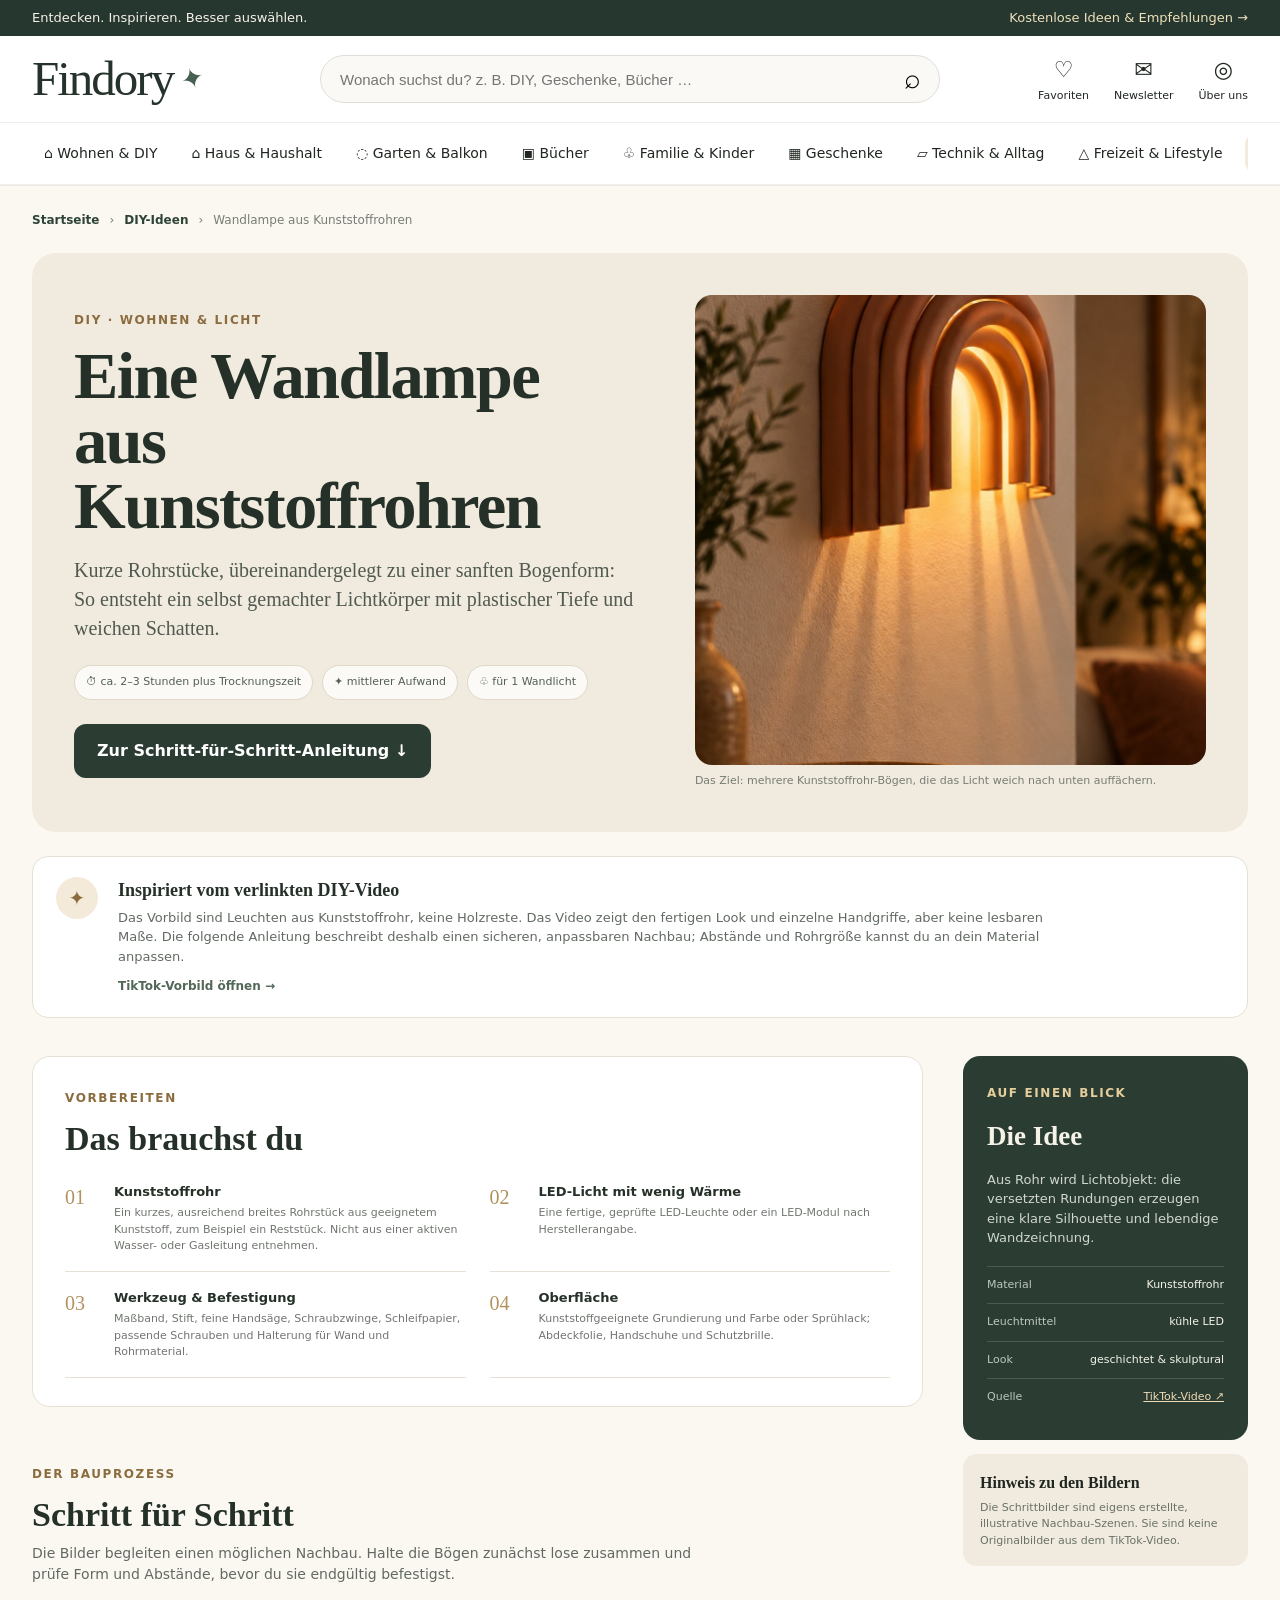
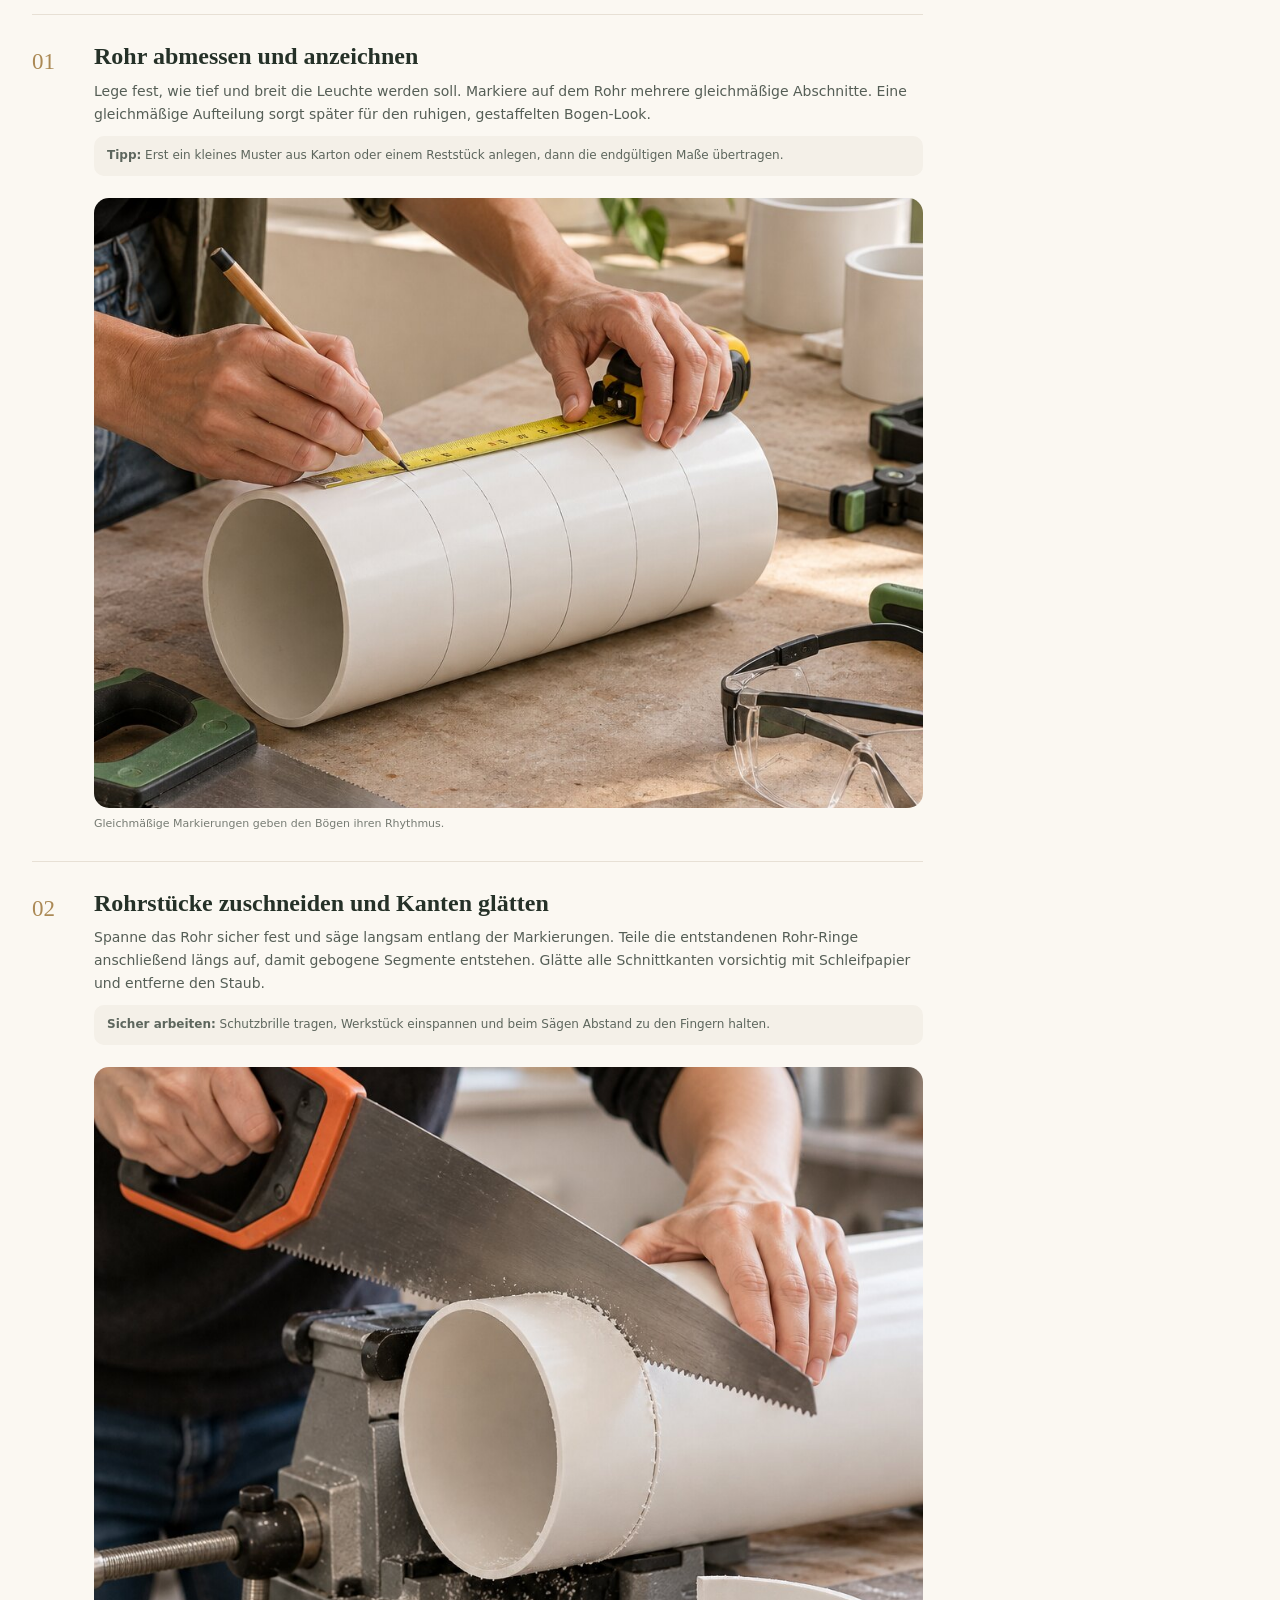
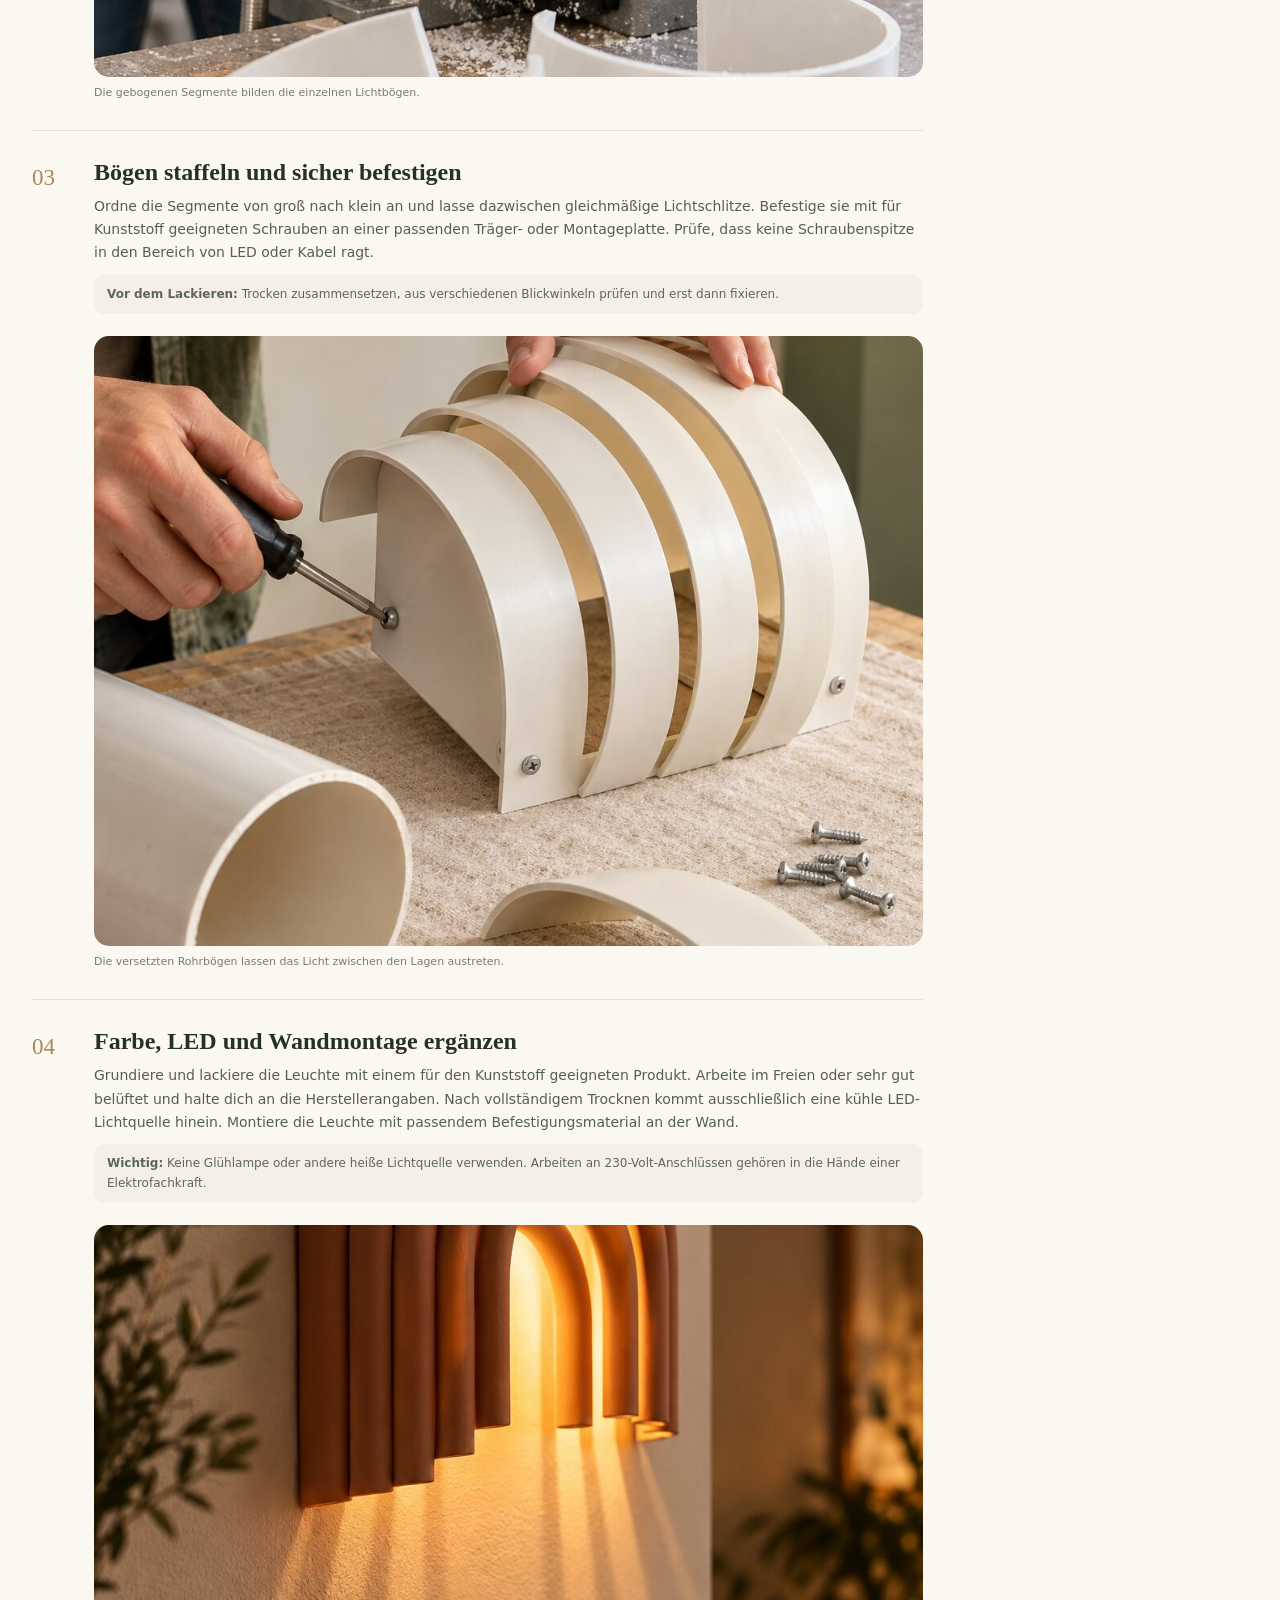
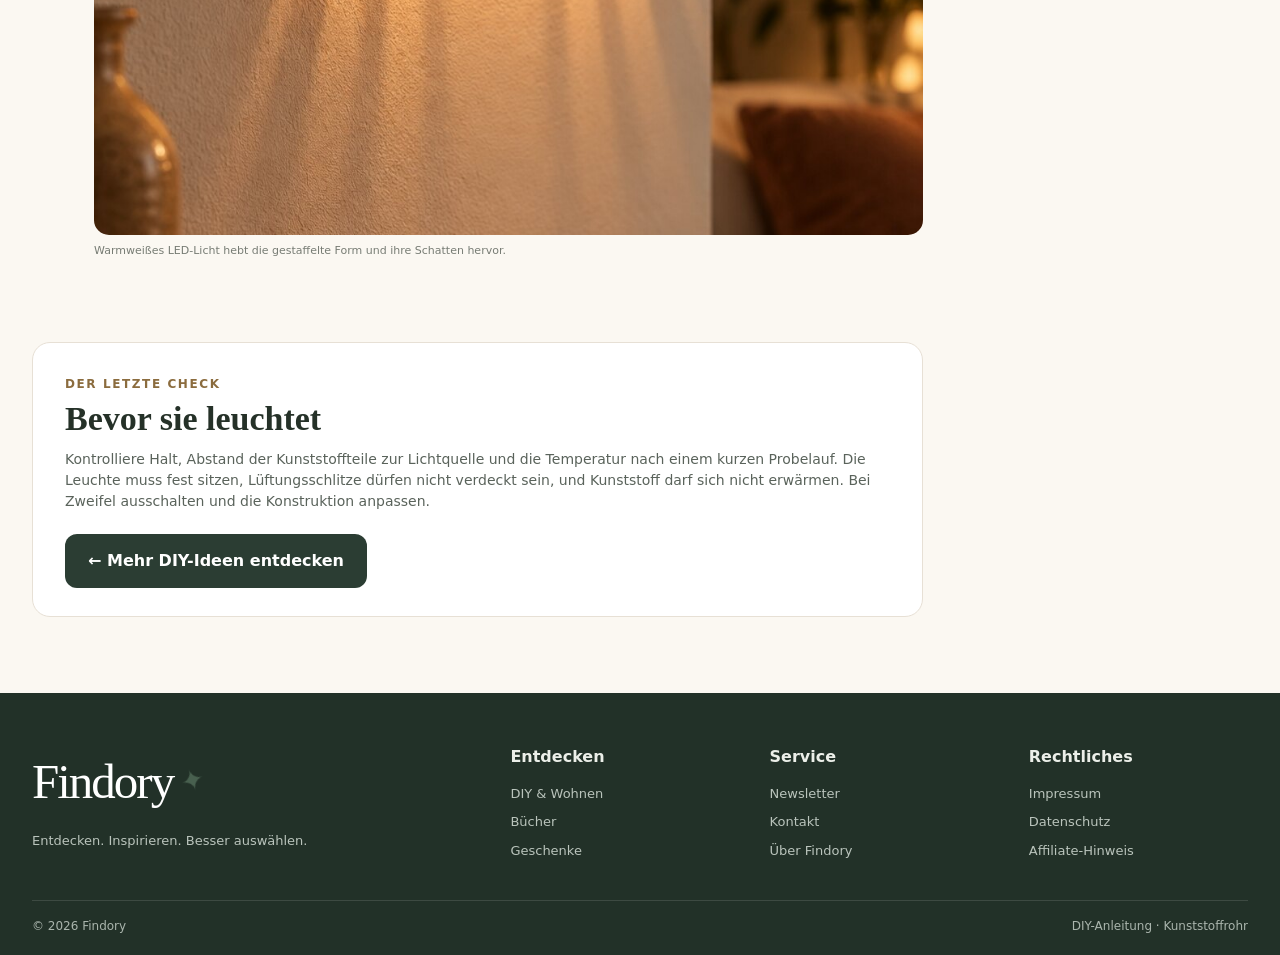
==== diy-lampe-aus-kunststoffrohren.html @ 533cc635 "Add plastic pipe wall lamp tutorial" ====
<!doctype html>
<html lang="de">
<head>
  <meta charset="utf-8" />
  <meta name="viewport" content="width=device-width,initial-scale=1" />
  <title>Wandlampe aus Kunststoffrohren selber machen | Findory</title>
  <meta name="description" content="Schritt für Schritt zur skulpturalen DIY-Wandlampe aus Kunststoffrohr-Segmenten – inspiriert von einem kurzen DIY-Video." />
  <link rel="stylesheet" href="styles.css" />
</head>
<body>
  <div class="topbar"><div class="wrap topbar-inner"><span>Entdecken. Inspirieren. Besser auswählen.</span><a href="index.html#newsletter">Kostenlose Ideen & Empfehlungen →</a></div></div>
  <header class="site-header">
    <div class="wrap header-main">
      <a class="brand" href="index.html"><span class="brand-word">Findory</span><span class="leaf">✦</span></a>
      <form class="search" onsubmit="return false"><input aria-label="Suche" placeholder="Wonach suchst du? z. B. DIY, Geschenke, Bücher …"><button aria-label="Suchen">⌕</button></form>
      <div class="header-actions"><a href="index.html#highlights">♡<span>Favoriten</span></a><a href="index.html#newsletter">✉<span>Newsletter</span></a><a href="index.html#books">◎<span>Über uns</span></a></div>
    </div>
    <nav class="category-nav"><div class="wrap nav-scroll">
      <a href="index.html#diy-projekte">⌂ Wohnen & DIY</a><a href="index.html#highlights">⌂ Haus & Haushalt</a><a href="index.html#highlights">◌ Garten & Balkon</a><a href="index.html#books">▣ Bücher</a><a href="index.html#highlights">♧ Familie & Kinder</a><a href="index.html#gifts">▦ Geschenke</a><a href="index.html#highlights">▱ Technik & Alltag</a><a href="index.html#highlights">△ Freizeit & Lifestyle</a><a class="accent" href="index.html#recommendations">★ Empfehlungen</a>
    </div></nav>
  </header>
  <main class="lamp-tutorial">
    <div class="wrap article-wrap">
      <nav class="breadcrumbs" aria-label="Brotkrumennavigation"><a href="index.html">Startseite</a><span>›</span><a href="index.html#diy-projekte">DIY-Ideen</a><span>›</span><span>Wandlampe aus Kunststoffrohren</span></nav>
      <section class="article-hero">
        <div class="article-hero-copy">
          <span class="eyebrow dark">DIY · WOHNEN & LICHT</span>
          <h1>Eine Wandlampe aus Kunststoffrohren</h1>
          <p class="article-deck">Kurze Rohrstücke, übereinandergelegt zu einer sanften Bogenform: So entsteht ein selbst gemachter Lichtkörper mit plastischer Tiefe und weichen Schatten.</p>
          <div class="article-meta"><span>⏱ ca. 2–3 Stunden plus Trocknungszeit</span><span>✦ mittlerer Aufwand</span><span>♧ für 1 Wandlicht</span></div>
          <a class="btn dark" href="#anleitung">Zur Schritt-für-Schritt-Anleitung ↓</a>
        </div>
        <figure class="article-hero-image"><img src="images/lampen/04-fertig.jpg" alt="Fertige Wandlampe aus gebogenen Kunststoffrohr-Segmenten in warmem Licht"><figcaption>Das Ziel: mehrere Kunststoffrohr-Bögen, die das Licht weich nach unten auffächern.</figcaption></figure>
      </section>

      <aside class="source-note"><span class="source-mark">✦</span><div><b>Inspiriert vom verlinkten DIY-Video</b><p>Das Vorbild sind Leuchten aus Kunststoffrohr, keine Holzreste. Das Video zeigt den fertigen Look und einzelne Handgriffe, aber keine lesbaren Maße. Die folgende Anleitung beschreibt deshalb einen sicheren, anpassbaren Nachbau; Abstände und Rohrgröße kannst du an dein Material anpassen.</p><a href="https://www.tiktok.com/@daily.diy.crafts/video/7682196260492791062" target="_blank" rel="noopener noreferrer">TikTok-Vorbild öffnen →</a></div></aside>

      <div class="tutorial-layout">
        <article class="tutorial-main" id="anleitung">
          <section class="materials-box">
            <div><span class="eyebrow dark">VORBEREITEN</span><h2>Das brauchst du</h2></div>
            <ul class="materials-list">
              <li><span>01</span><div><b>Kunststoffrohr</b><small>Ein kurzes, ausreichend breites Rohrstück aus geeignetem Kunststoff, zum Beispiel ein Reststück. Nicht aus einer aktiven Wasser- oder Gasleitung entnehmen.</small></div></li>
              <li><span>02</span><div><b>LED-Licht mit wenig Wärme</b><small>Eine fertige, geprüfte LED-Leuchte oder ein LED-Modul nach Herstellerangabe.</small></div></li>
              <li><span>03</span><div><b>Werkzeug & Befestigung</b><small>Maßband, Stift, feine Handsäge, Schraubzwinge, Schleifpapier, passende Schrauben und Halterung für Wand und Rohrmaterial.</small></div></li>
              <li><span>04</span><div><b>Oberfläche</b><small>Kunststoffgeeignete Grundierung und Farbe oder Sprühlack; Abdeckfolie, Handschuhe und Schutzbrille.</small></div></li>
            </ul>
          </section>

          <section class="steps-section">
            <div class="steps-heading"><span class="eyebrow dark">DER BAUPROZESS</span><h2>Schritt für Schritt</h2><p>Die Bilder begleiten einen möglichen Nachbau. Halte die Bögen zunächst lose zusammen und prüfe Form und Abstände, bevor du sie endgültig befestigst.</p></div>
            <ol class="build-steps">
              <li class="build-step">
                <div class="step-number">01</div><div class="step-copy"><h3>Rohr abmessen und anzeichnen</h3><p>Lege fest, wie tief und breit die Leuchte werden soll. Markiere auf dem Rohr mehrere gleichmäßige Abschnitte. Eine gleichmäßige Aufteilung sorgt später für den ruhigen, gestaffelten Bogen-Look.</p><p class="step-tip"><b>Tipp:</b> Erst ein kleines Muster aus Karton oder einem Reststück anlegen, dann die endgültigen Maße übertragen.</p></div>
                <figure class="step-image"><img src="images/lampen/01-messen-markieren.jpg" alt="Ein breites weißes Kunststoffrohr wird mit Maßband in gleichmäßige Abschnitte eingeteilt"><figcaption>Gleichmäßige Markierungen geben den Bögen ihren Rhythmus.</figcaption></figure>
              </li>
              <li class="build-step">
                <div class="step-number">02</div><div class="step-copy"><h3>Rohrstücke zuschneiden und Kanten glätten</h3><p>Spanne das Rohr sicher fest und säge langsam entlang der Markierungen. Teile die entstandenen Rohr-Ringe anschließend längs auf, damit gebogene Segmente entstehen. Glätte alle Schnittkanten vorsichtig mit Schleifpapier und entferne den Staub.</p><p class="step-tip"><b>Sicher arbeiten:</b> Schutzbrille tragen, Werkstück einspannen und beim Sägen Abstand zu den Fingern halten.</p></div>
                <figure class="step-image"><img src="images/lampen/02-zuschneiden.jpg" alt="Kunststoffrohr wird mit einer Handsäge zu kurzen gebogenen Segmenten geschnitten"><figcaption>Die gebogenen Segmente bilden die einzelnen Lichtbögen.</figcaption></figure>
              </li>
              <li class="build-step">
                <div class="step-number">03</div><div class="step-copy"><h3>Bögen staffeln und sicher befestigen</h3><p>Ordne die Segmente von groß nach klein an und lasse dazwischen gleichmäßige Lichtschlitze. Befestige sie mit für Kunststoff geeigneten Schrauben an einer passenden Träger- oder Montageplatte. Prüfe, dass keine Schraubenspitze in den Bereich von LED oder Kabel ragt.</p><p class="step-tip"><b>Vor dem Lackieren:</b> Trocken zusammensetzen, aus verschiedenen Blickwinkeln prüfen und erst dann fixieren.</p></div>
                <figure class="step-image"><img src="images/lampen/03-zusammenbauen.jpg" alt="Mehrere gebogene Kunststoffrohr-Segmente werden mit gleichmäßigen Abständen zu einem Wandlampenschirm angeordnet"><figcaption>Die versetzten Rohrbögen lassen das Licht zwischen den Lagen austreten.</figcaption></figure>
              </li>
              <li class="build-step">
                <div class="step-number">04</div><div class="step-copy"><h3>Farbe, LED und Wandmontage ergänzen</h3><p>Grundiere und lackiere die Leuchte mit einem für den Kunststoff geeigneten Produkt. Arbeite im Freien oder sehr gut belüftet und halte dich an die Herstellerangaben. Nach vollständigem Trocknen kommt ausschließlich eine kühle LED-Lichtquelle hinein. Montiere die Leuchte mit passendem Befestigungsmaterial an der Wand.</p><p class="step-tip"><b>Wichtig:</b> Keine Glühlampe oder andere heiße Lichtquelle verwenden. Arbeiten an 230-Volt-Anschlüssen gehören in die Hände einer Elektrofachkraft.</p></div>
                <figure class="step-image"><img src="images/lampen/04-fertig.jpg" alt="Fertige warm leuchtende Wandlampe aus Kunststoffrohr-Bögen"><figcaption>Warmweißes LED-Licht hebt die gestaffelte Form und ihre Schatten hervor.</figcaption></figure>
              </li>
            </ol>
          </section>

          <section class="finish-box"><span class="eyebrow dark">DER LETZTE CHECK</span><h2>Bevor sie leuchtet</h2><p>Kontrolliere Halt, Abstand der Kunststoffteile zur Lichtquelle und die Temperatur nach einem kurzen Probelauf. Die Leuchte muss fest sitzen, Lüftungsschlitze dürfen nicht verdeckt sein, und Kunststoff darf sich nicht erwärmen. Bei Zweifel ausschalten und die Konstruktion anpassen.</p><a class="btn dark" href="index.html#diy-projekte">← Mehr DIY-Ideen entdecken</a></section>
        </article>
        <aside class="tutorial-aside"><div class="aside-card"><span class="eyebrow dark">AUF EINEN BLICK</span><h2>Die Idee</h2><p>Aus Rohr wird Lichtobjekt: die versetzten Rundungen erzeugen eine klare Silhouette und lebendige Wandzeichnung.</p><dl><div><dt>Material</dt><dd>Kunststoffrohr</dd></div><div><dt>Leuchtmittel</dt><dd>kühle LED</dd></div><div><dt>Look</dt><dd>geschichtet & skulptural</dd></div><div><dt>Quelle</dt><dd><a href="https://www.tiktok.com/@daily.diy.crafts/video/7682196260492791062" target="_blank" rel="noopener noreferrer">TikTok-Video ↗</a></dd></div></dl></div><div class="aside-note"><b>Hinweis zu den Bildern</b><p>Die Schrittbilder sind eigens erstellte, illustrative Nachbau-Szenen. Sie sind keine Originalbilder aus dem TikTok-Video.</p></div></aside>
      </div>
    </div>
  </main>
  <footer><div class="wrap footer-grid"><div><div class="brand footer-brand"><span class="brand-word">Findory</span><span class="leaf">✦</span></div><p>Entdecken. Inspirieren. Besser auswählen.</p></div><div><b>Entdecken</b><a href="index.html#diy-projekte">DIY & Wohnen</a><a href="index.html#books">Bücher</a><a href="index.html#gifts">Geschenke</a></div><div><b>Service</b><a href="index.html#newsletter">Newsletter</a><a href="#">Kontakt</a><a href="#">Über Findory</a></div><div><b>Rechtliches</b><a href="#">Impressum</a><a href="#">Datenschutz</a><a href="#">Affiliate-Hinweis</a></div></div><div class="wrap footer-bottom"><span>© 2026 Findory</span><span>DIY-Anleitung · Kunststoffrohr</span></div></footer>
</body>
</html>
---- styles.css ----
:root{--ink:#253128;--cream:#f6f1e7;--cream2:#fbf8f2;--sand:#e9ddc9;--gold:#cfa966;--green:#2d4336;--muted:#6e746f;--line:#e7e0d5;--shadow:0 14px 38px rgba(36,45,39,.11)}*{box-sizing:border-box}html{scroll-behavior:smooth}body{margin:0;background:var(--cream2);color:#202720;font-family:Inter,ui-sans-serif,system-ui,-apple-system,BlinkMacSystemFont,"Segoe UI",sans-serif;line-height:1.5}a{color:inherit;text-decoration:none}img{display:block;width:100%;height:100%;object-fit:cover}.wrap{width:min(1440px,calc(100% - 64px));margin:auto}.topbar{background:#26372f;color:#f7f3e9;font-size:13px}.topbar-inner{height:36px;display:flex;align-items:center;justify-content:space-between}.topbar a{color:#efe1ba}.site-header{background:#fff;position:sticky;top:0;z-index:20;box-shadow:0 1px 0 rgba(0,0,0,.06)}.header-main{height:86px;display:grid;grid-template-columns:260px 1fr 280px;gap:28px;align-items:center}.brand{display:flex;align-items:center;gap:8px;width:max-content}.brand-word{font-family:Georgia,serif;font-size:49px;letter-spacing:-2px;color:#26332c}.leaf{font-size:28px;color:#48604f;transform:rotate(-18deg)}.search{height:48px;border:1px solid #dfdfda;border-radius:999px;display:flex;align-items:center;background:#faf9f6}.search input{border:0;background:transparent;outline:0;font-size:15px;padding:0 19px;width:100%}.search button{border:0;background:transparent;font-size:28px;padding:0 18px;cursor:pointer}.header-actions{display:flex;justify-content:flex-end;gap:25px}.header-actions a{font-size:22px;text-align:center}.header-actions span{display:block;font-size:11px;margin-top:2px}.category-nav{border-top:1px solid #eee;border-bottom:1px solid #eee}.nav-scroll{display:flex;gap:10px;align-items:center;overflow:auto;padding:10px 0}.nav-scroll a{white-space:nowrap;padding:10px 12px;border-radius:12px;font-size:14px}.nav-scroll a:hover,.nav-scroll .accent{background:#f3ead9}.hero{position:relative;min-height:610px;overflow:hidden;color:#fff}.hero-bg{position:absolute;inset:0;background:url('https://images.unsplash.com/photo-1641232458416-feace752b346?auto=format&fit=crop&w=1800&q=88') center/cover}.hero-overlay{position:absolute;inset:0;background:linear-gradient(90deg,rgba(20,29,24,.78) 0%,rgba(24,31,27,.4) 48%,rgba(20,20,18,.24) 100%)}.hero-grid{position:relative;z-index:2;display:grid;grid-template-columns:1fr 390px;gap:70px;align-items:center;min-height:610px}.hero-copy{max-width:760px}.eyebrow{display:inline-block;font-size:12px;font-weight:800;letter-spacing:1.6px;margin-bottom:14px;color:#f3deb0}.eyebrow.dark{color:#8b6c3e}.hero h1{font-family:Georgia,serif;font-size:74px;line-height:.95;margin:0 0 22px;letter-spacing:-2px}.hero p{font-size:21px;max-width:670px;margin:0 0 28px}.hero-buttons{display:flex;gap:12px;flex-wrap:wrap}.btn{display:inline-flex;align-items:center;justify-content:center;padding:15px 23px;border-radius:12px;font-weight:750}.btn.primary{background:#f2dfb9;color:#283128}.btn.ghost{border:1px solid rgba(255,255,255,.5);background:rgba(255,255,255,.1);backdrop-filter:blur(9px)}.btn.dark{background:#2b3d33;color:#fff}.hero-cards{display:grid;gap:15px}.mini-card{height:135px;border:1px solid rgba(255,255,255,.62);border-radius:19px;overflow:hidden;display:grid;grid-template-columns:1.15fr .85fr;background:rgba(255,255,255,.9);color:#273128;box-shadow:var(--shadow)}.mini-card>div{padding:19px}.mini-card strong{font-family:Georgia,serif;font-size:21px;display:block}.mini-card span{font-size:13px;display:block;color:#5e655f;margin:4px 0 7px}.mini-card b{font-size:21px}.trustbar{background:#fff;border-bottom:1px solid var(--line)}.trust-grid{display:grid;grid-template-columns:repeat(5,1fr);padding:16px 0;gap:8px}.trust-grid>div{display:flex;gap:12px;align-items:center;padding:4px 12px}.trust-grid>div>span{width:44px;height:44px;border-radius:50%;background:#f4f0e8;display:grid;place-items:center;font-size:22px;color:#8d744b}.trust-grid p{margin:0}.trust-grid b,.trust-grid small{display:block}.trust-grid b{font-size:13px}.trust-grid small{color:#747a75}.section{padding:68px 0}.section-head{display:flex;align-items:end;justify-content:space-between;gap:30px;margin-bottom:26px}.section-head h2,.manifesto h2,.split h2{font-family:Georgia,serif;font-size:37px;line-height:1.07;margin:0}.section-head>a{font-weight:700}.cards-five{display:grid;grid-template-columns:repeat(5,1fr);gap:18px}.content-card{background:#fff;border:1px solid var(--line);border-radius:16px;overflow:hidden;box-shadow:0 7px 25px rgba(35,45,39,.05);transition:.2s transform,.2s box-shadow}.content-card:hover{transform:translateY(-4px);box-shadow:var(--shadow)}.image-wrap{height:205px;position:relative}.image-wrap span{position:absolute;top:12px;left:12px;background:#f4ead4;border-radius:999px;padding:6px 9px;font-size:10px;font-weight:900}.card-body{padding:18px}.card-body h3{font-family:Georgia,serif;font-size:19px;line-height:1.2;margin:0 0 9px}.card-body p{font-size:13px;color:#626962;margin:0 0 14px}.card-body a{font-size:13px;font-weight:800}.recommendations{background:#f1ebdf}.affiliate-note{font-size:11px;color:#747a75;background:#fff;border:1px solid #ddd5c9;padding:7px 10px;border-radius:999px}.product-grid{display:grid;grid-template-columns:repeat(4,1fr);gap:18px}.product{background:#fff;border-radius:18px;padding:24px;border:1px solid #e4dbcd}.product-icon{width:48px;height:48px;border-radius:14px;background:#f2e7d3;display:grid;place-items:center;font-size:23px;margin-bottom:18px}.product h3{font-family:Georgia,serif;font-size:23px;margin:0 0 8px}.product p{color:#697069;font-size:14px;min-height:63px}.product-meta{display:flex;justify-content:space-between;align-items:center;margin:18px 0}.product-meta span{font-weight:800}.product-meta b{font-size:10px;color:#61705f;background:#eef3ed;padding:5px 7px;border-radius:999px}.product a{font-weight:800;font-size:13px}.split{display:grid;grid-template-columns:1.25fr 1fr;min-height:410px}.newsletter-panel{background:linear-gradient(90deg,rgba(28,31,25,.78),rgba(28,31,25,.47)),url('https://images.unsplash.com/photo-1704040686510-b747ff423ebb?auto=format&fit=crop&w=1400&q=85') center/cover;color:#fff;display:flex;align-items:center}.newsletter-panel .inner{padding:56px max(38px,calc((100vw - 1440px)/2));padding-right:70px}.newsletter-panel p{max-width:650px}.newsletter-panel form{display:flex;gap:8px;margin:22px 0 12px}.newsletter-panel input{min-width:310px;border:0;border-radius:9px;padding:14px 15px}.newsletter-panel button{border:0;border-radius:9px;padding:14px 18px;background:#f0ddb4;font-weight:800;color:#26332c}.newsletter-panel small{opacity:.84}.books-panel{background:#eee8dd;padding:52px 60px;display:grid;grid-template-columns:1fr 240px;gap:35px;align-items:center}.books-copy p{color:#5d645e}.book-mockups{display:flex;gap:10px;align-items:end}.book{width:116px;height:182px;border-radius:5px 9px 9px 5px;padding:18px 10px;box-shadow:7px 8px 18px rgba(0,0,0,.18);text-align:center;display:flex;flex-direction:column;align-items:center;justify-content:center}.book small{font-size:8px}.book strong{font-family:Georgia,serif;font-size:31px}.book span{font-family:Georgia,serif;font-size:12px}.b1{background:linear-gradient(#d9edf1,#f4e7c2);color:#38554c;transform:rotate(-4deg)}.b2{background:linear-gradient(#22375c,#492f68);color:#f3c58b;transform:rotate(3deg);margin-bottom:6px}.manifesto{background:#fff}.manifesto-grid{display:grid;grid-template-columns:.8fr 1.2fr;gap:70px;align-items:center}.manifesto p{font-size:18px;color:#59615a;margin:0}.manifesto h2{font-size:40px}footer{background:#223128;color:#ecefe9;padding:52px 0 20px}.footer-grid{display:grid;grid-template-columns:2fr repeat(3,1fr);gap:40px}.footer-brand .brand-word{color:#fff}.footer-grid>div:not(:first-child){display:flex;flex-direction:column;gap:9px}.footer-grid b{margin-bottom:6px}.footer-grid a,.footer-grid p{font-size:13px;color:#bac4bc}.footer-bottom{border-top:1px solid rgba(255,255,255,.12);margin-top:36px;padding-top:16px;display:flex;justify-content:space-between;color:#aab5ad;font-size:12px}@media(max-width:1100px){.header-main{grid-template-columns:200px 1fr}.header-actions{display:none}.cards-five{grid-template-columns:repeat(3,1fr)}.trust-grid{grid-template-columns:repeat(3,1fr)}.hero-grid{grid-template-columns:1fr 320px;gap:30px}.split{grid-template-columns:1fr}.books-panel{padding:50px 7vw}.product-grid{grid-template-columns:repeat(2,1fr)}}@media(max-width:760px){.wrap{width:min(100% - 30px,1440px)}.topbar{display:none}.site-header{position:relative}.header-main{height:auto;padding:18px 0;grid-template-columns:1fr}.brand-word{font-size:42px}.search{width:100%}.hero-grid{grid-template-columns:1fr;padding:60px 0}.hero h1{font-size:52px}.hero-cards{grid-template-columns:1fr}.mini-card{height:115px}.trust-grid{grid-template-columns:1fr 1fr}.cards-five{grid-template-columns:1fr}.product-grid{grid-template-columns:1fr}.section{padding:48px 0}.section-head{align-items:flex-start;flex-direction:column}.split h2,.section-head h2,.manifesto h2{font-size:31px}.newsletter-panel .inner{padding:48px 22px}.newsletter-panel form{flex-direction:column}.newsletter-panel input{min-width:0;width:100%}.books-panel{grid-template-columns:1fr;padding:45px 22px}.manifesto-grid{grid-template-columns:1fr;gap:18px}.footer-grid{grid-template-columns:1fr 1fr}.hero p{font-size:18px}.hero-buttons{flex-direction:column;align-items:flex-start}}@media(max-width:480px){.trust-grid{grid-template-columns:1fr}.footer-grid{grid-template-columns:1fr}.hero h1{font-size:45px}.book-mockups{justify-content:center}.books-panel{grid-template-columns:1fr}.category-nav{font-size:12px}}
/* Dedicated DIY project view */
#diy-posts[hidden], #diy-price-note[hidden] { display:none !important; }
.diy-grid { grid-template-columns:repeat(3,minmax(0,1fr)); }
.text-link { border:0; background:none; color:var(--ink); font:inherit; font-weight:800; cursor:pointer; padding:8px 0; white-space:nowrap; }
.diy-card .image-wrap { height:230px; }
.diy-card .card-body { padding:20px; }
.diy-card details { border-top:1px solid var(--line); padding-top:12px; margin-top:14px; }
.diy-card summary { cursor:pointer; font-size:13px; font-weight:800; }
.project-steps { padding-top:12px; font-size:13px; color:#485148; }
.project-steps p { margin:5px 0 10px; }
.project-steps ol { padding-left:19px; margin:7px 0 12px; }
.project-steps li { margin:0 0 6px; }
.project-steps small { color:#737970; display:block; line-height:1.45; }
.diy-price-note { color:var(--muted); font-size:12px; margin:18px 0 0; }
@media(max-width:1100px) { .diy-grid { grid-template-columns:repeat(2,minmax(0,1fr)); } }
@media(max-width:760px) { .diy-grid { grid-template-columns:1fr; } }

/* Plastic-pipe wall lamp tutorial */
.diy-card-link{display:block;height:100%}.diy-card-link:hover .card-cta{text-decoration:underline}.card-cta{display:inline-block;font-size:13px;font-weight:850;color:var(--green)}
.lamp-tutorial{background:var(--cream2);padding:26px 0 76px}.article-wrap{max-width:1240px}.breadcrumbs{display:flex;gap:10px;align-items:center;color:#777d75;font-size:12px;margin:0 0 24px}.breadcrumbs a{font-weight:700;color:var(--green)}.article-hero{display:grid;grid-template-columns:1.05fr .95fr;gap:56px;align-items:center;background:#f1ebdf;border-radius:24px;padding:42px;margin-bottom:24px}.article-hero h1{font-family:Georgia,serif;font-size:clamp(42px,5.2vw,68px);line-height:.98;letter-spacing:-1.7px;color:var(--ink);margin:0 0 18px}.article-deck{font-family:Georgia,serif;font-size:20px;line-height:1.45;color:#515a51;margin:0 0 22px}.article-meta{display:flex;gap:9px;flex-wrap:wrap;margin:0 0 24px}.article-meta span{background:rgba(255,255,255,.76);border:1px solid #e0d7c8;border-radius:999px;padding:8px 11px;font-size:11px;color:#536054}.article-hero-image{margin:0}.article-hero-image img{height:470px;border-radius:17px;object-fit:cover;object-position:center 42%}.article-hero-image figcaption,.step-image figcaption{font-size:11px;color:#777c74;margin-top:8px}.source-note{display:grid;grid-template-columns:46px 1fr;gap:16px;background:#fff;border:1px solid var(--line);border-radius:16px;padding:20px 23px;margin:0 0 38px}.source-mark{width:42px;height:42px;border-radius:50%;display:grid;place-items:center;background:#f3ead9;color:#8b6c3e;font-size:20px}.source-note p{margin:4px 0 7px;color:#626a62;font-size:13px;max-width:930px}.source-note b{font-family:Georgia,serif;font-size:18px;color:var(--ink)}.source-note a{font-weight:800;color:#526858;font-size:12px}.tutorial-layout{display:grid;grid-template-columns:minmax(0,1fr) 285px;gap:40px;align-items:start}.materials-box,.finish-box{background:#fff;border:1px solid var(--line);border-radius:18px;padding:28px 32px}.materials-box h2,.steps-heading h2,.finish-box h2{font-family:Georgia,serif;color:var(--ink);font-size:34px;line-height:1.08;margin:0}.materials-list{list-style:none;padding:8px 0 0;margin:0;display:grid;grid-template-columns:1fr 1fr;gap:0 24px}.materials-list li{display:grid;grid-template-columns:38px 1fr;gap:11px;padding:16px 0;border-bottom:1px solid var(--line)}.materials-list li>span{font-family:Georgia,serif;font-size:20px;color:#b2915f}.materials-list b,.materials-list small{display:block}.materials-list b{font-size:13px;color:var(--ink)}.materials-list small{font-size:11px;line-height:1.5;color:#70766f;margin-top:4px}.steps-section{padding:54px 0}.steps-heading{max-width:680px;margin-bottom:29px}.steps-heading p{color:#626962;font-size:14px;margin:10px 0 0}.build-steps{list-style:none;margin:0;padding:0}.build-step{display:grid;grid-template-columns:44px 1fr;gap:0 18px;padding:28px 0;border-top:1px solid var(--line)}.step-number{grid-column:1;grid-row:1 / span 2;font-family:Georgia,serif;font-size:23px;color:#ab8955;padding-top:2px}.step-copy{grid-column:2}.step-copy h3{font-family:Georgia,serif;font-size:24px;line-height:1.15;color:var(--ink);margin:0 0 9px}.step-copy p{font-size:14px;color:#555e56;line-height:1.65;margin:0 0 10px}.step-copy .step-tip{background:#f4f0e8;padding:10px 13px;border-radius:10px;font-size:12px;color:#5d665d}.step-image{grid-column:2;margin:12px 0 0}.step-image img{width:100%;height:auto;max-height:610px;object-fit:cover;object-position:center;border-radius:15px;background:#eee7db}.finish-box h2{margin:0 0 11px}.finish-box p{color:#5a635b;font-size:14px;margin:0 0 22px}.finish-box .eyebrow{margin:0 0 8px}.tutorial-aside{position:sticky;top:28px}.aside-card{background:#2b3d33;color:#f5f2e8;border-radius:17px;padding:24px}.aside-card .eyebrow{color:#e5cd9c}.aside-card h2{font-family:Georgia,serif;font-size:27px;margin:0 0 9px}.aside-card p{font-size:13px;color:#d1d7d0}.aside-card dl{margin:18px 0 0}.aside-card dl>div{display:flex;justify-content:space-between;gap:10px;border-top:1px solid rgba(255,255,255,.15);padding:10px 0;font-size:11px}.aside-card dt{color:#bdc7bd}.aside-card dd{margin:0;text-align:right}.aside-card a{color:#efdbb4;text-decoration:underline}.aside-note{background:#f1ebdf;border-radius:14px;padding:17px;margin-top:14px}.aside-note b{font-family:Georgia,serif}.aside-note p{font-size:11px;color:#697168;margin:5px 0 0;line-height:1.5}
@media(max-width:1000px){.article-hero{grid-template-columns:1fr 1fr;gap:28px;padding:30px}.article-hero-image img{height:390px}.tutorial-layout{grid-template-columns:1fr 250px;gap:24px}}
@media(max-width:760px){.lamp-tutorial{padding:18px 0 48px}.article-hero{grid-template-columns:1fr;padding:23px;gap:20px}.article-hero h1{font-size:45px}.article-deck{font-size:18px}.article-hero-image img{height:420px}.tutorial-layout{grid-template-columns:1fr}.tutorial-aside{position:static;grid-row:1}.materials-box,.finish-box{padding:22px}.materials-list{grid-template-columns:1fr}.steps-section{padding:42px 0}.build-step{grid-template-columns:34px 1fr;gap:0 12px;padding:23px 0}.step-number{font-size:20px}.step-copy h3{font-size:21px}.step-image{margin-top:9px}.step-image img{max-height:520px}}
@media(max-width:480px){.breadcrumbs{font-size:10px;gap:6px;flex-wrap:wrap}.article-hero h1{font-size:39px}.article-hero-image img{height:360px}.article-meta span{font-size:10px}.source-note{grid-template-columns:34px 1fr;padding:16px;gap:12px}.source-mark{width:34px;height:34px}}
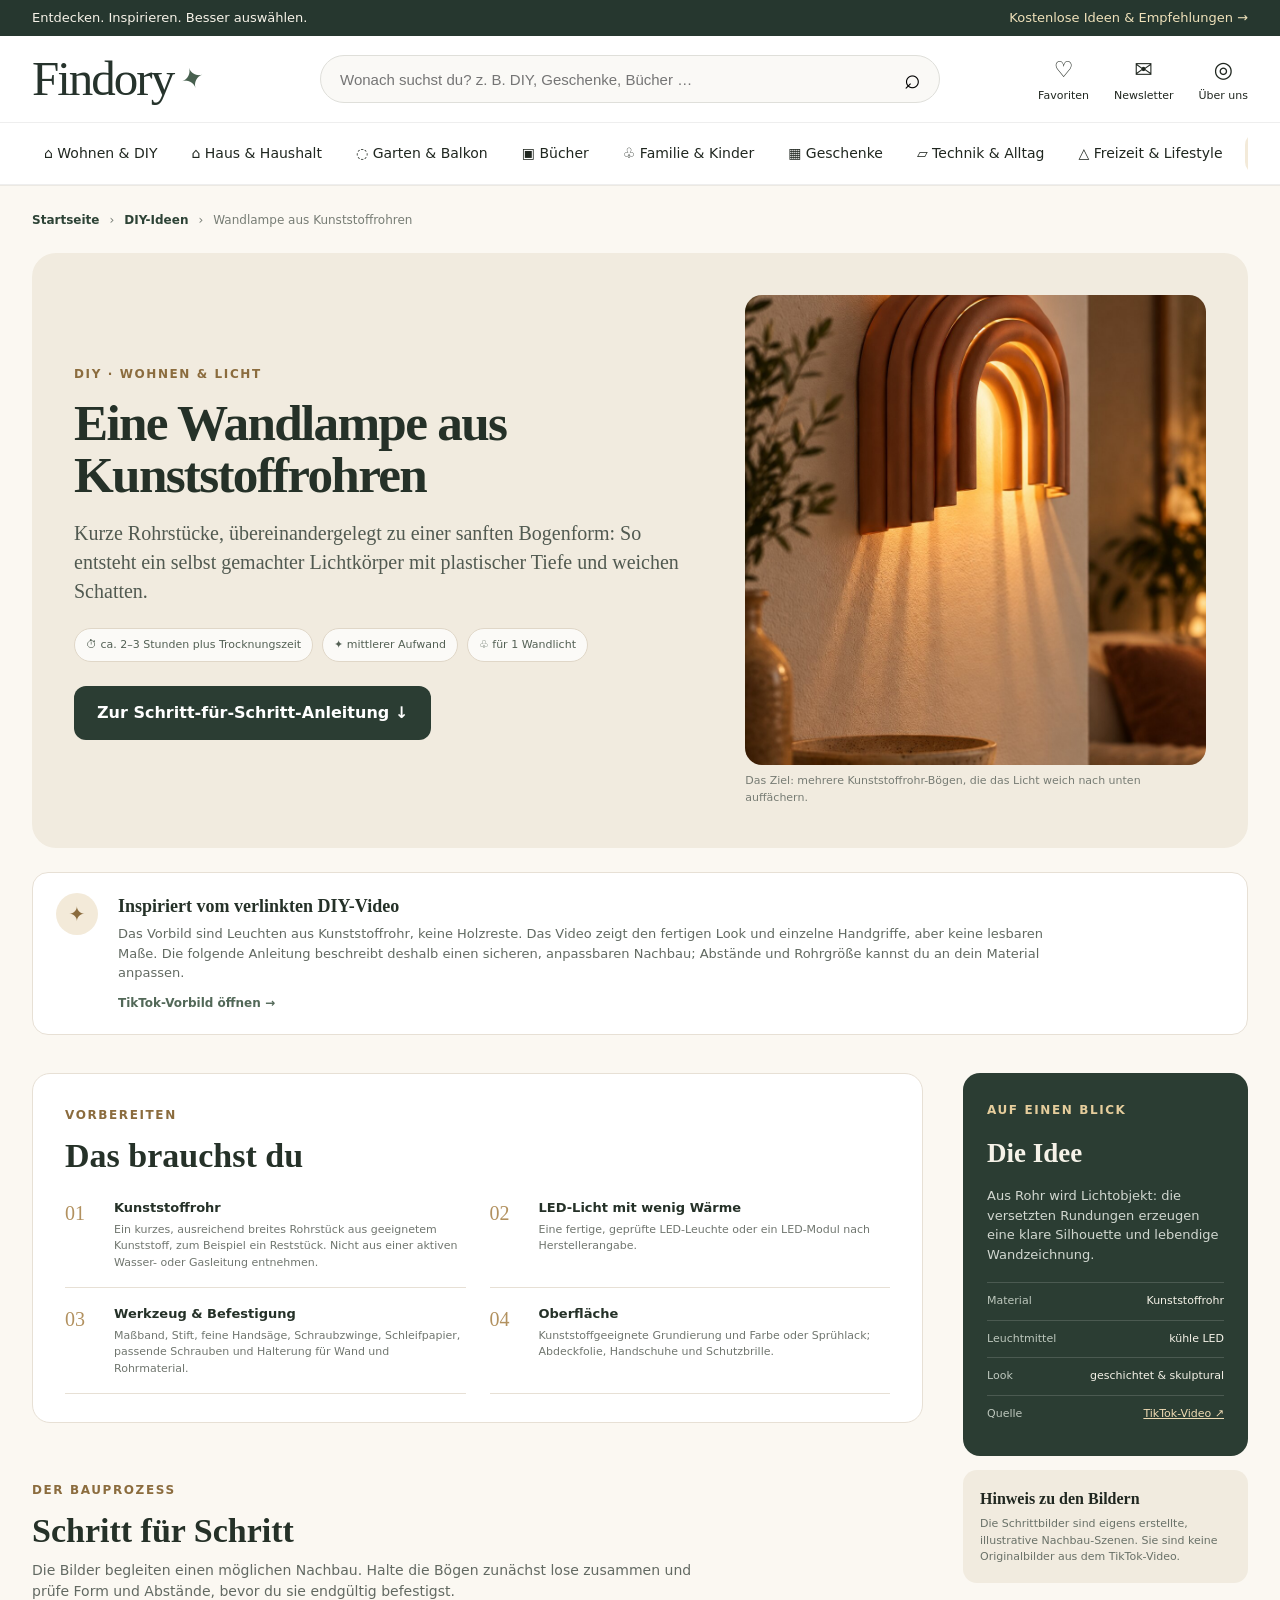
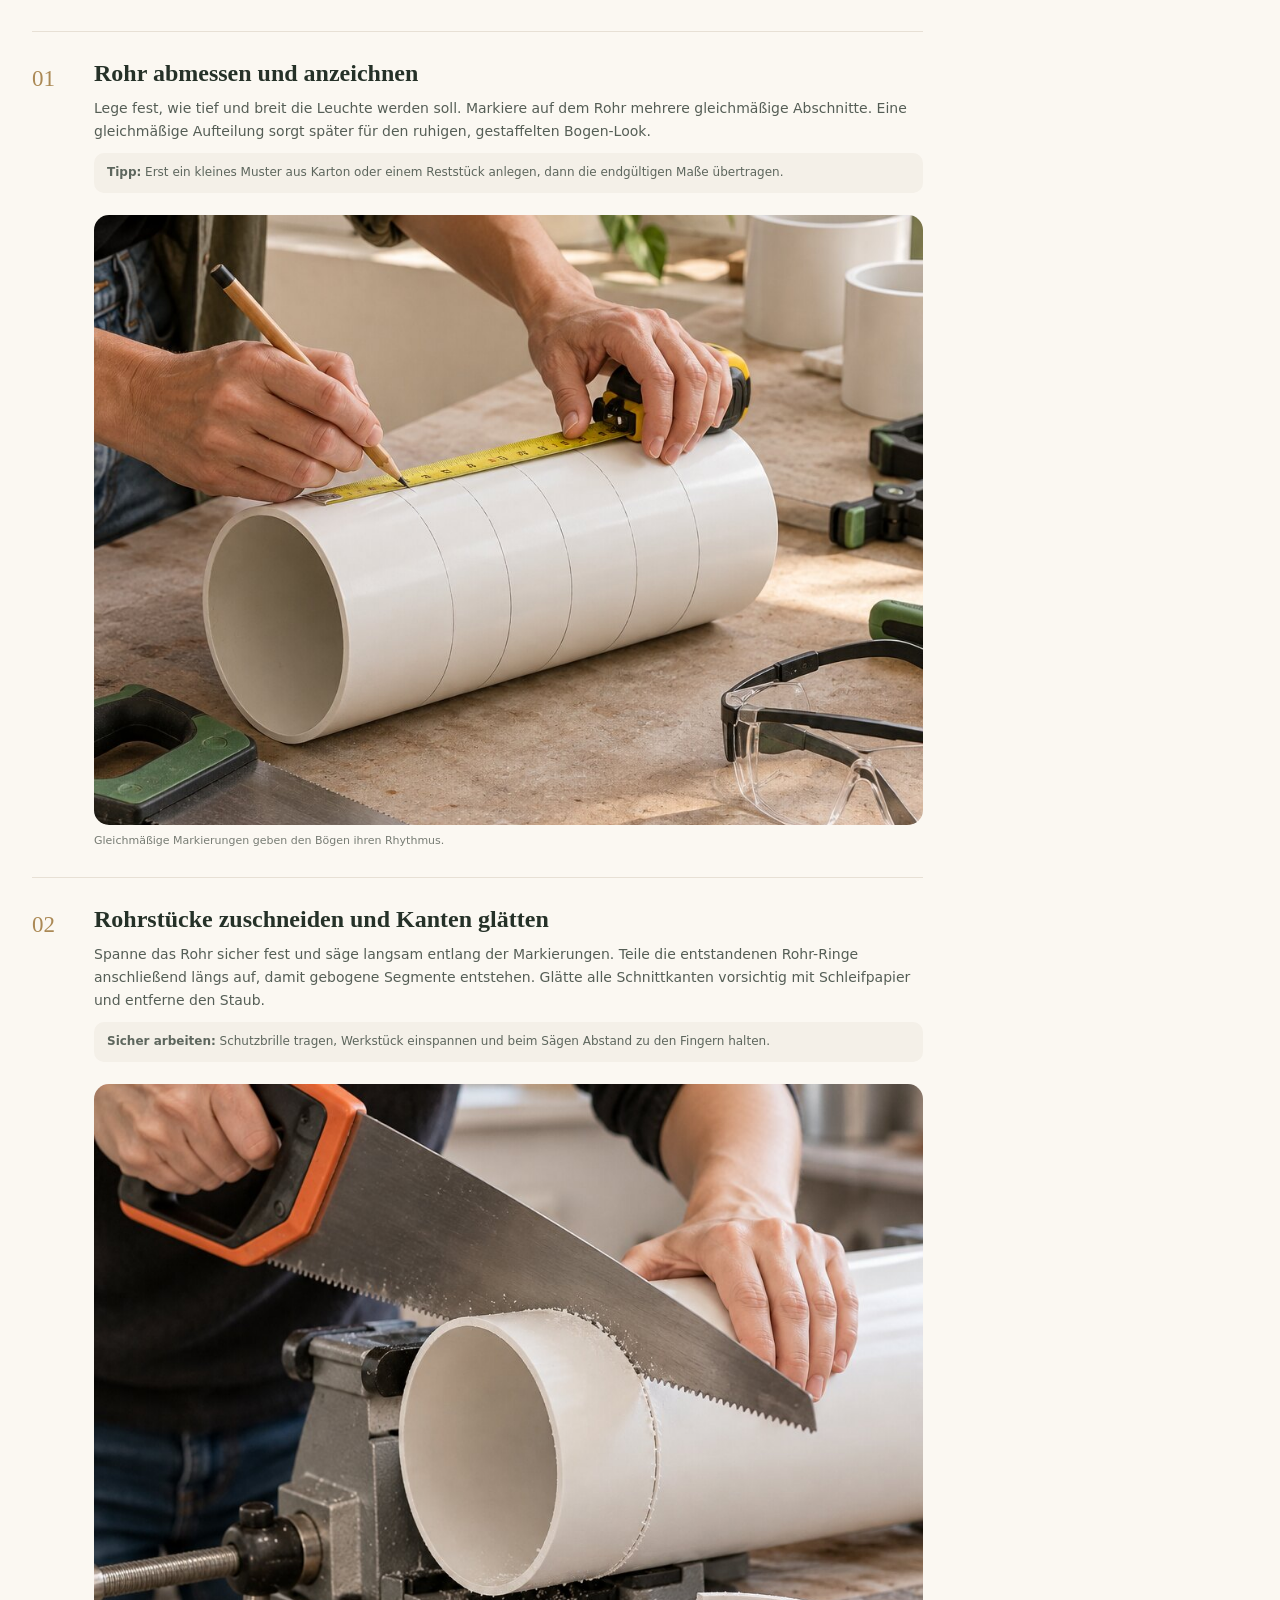
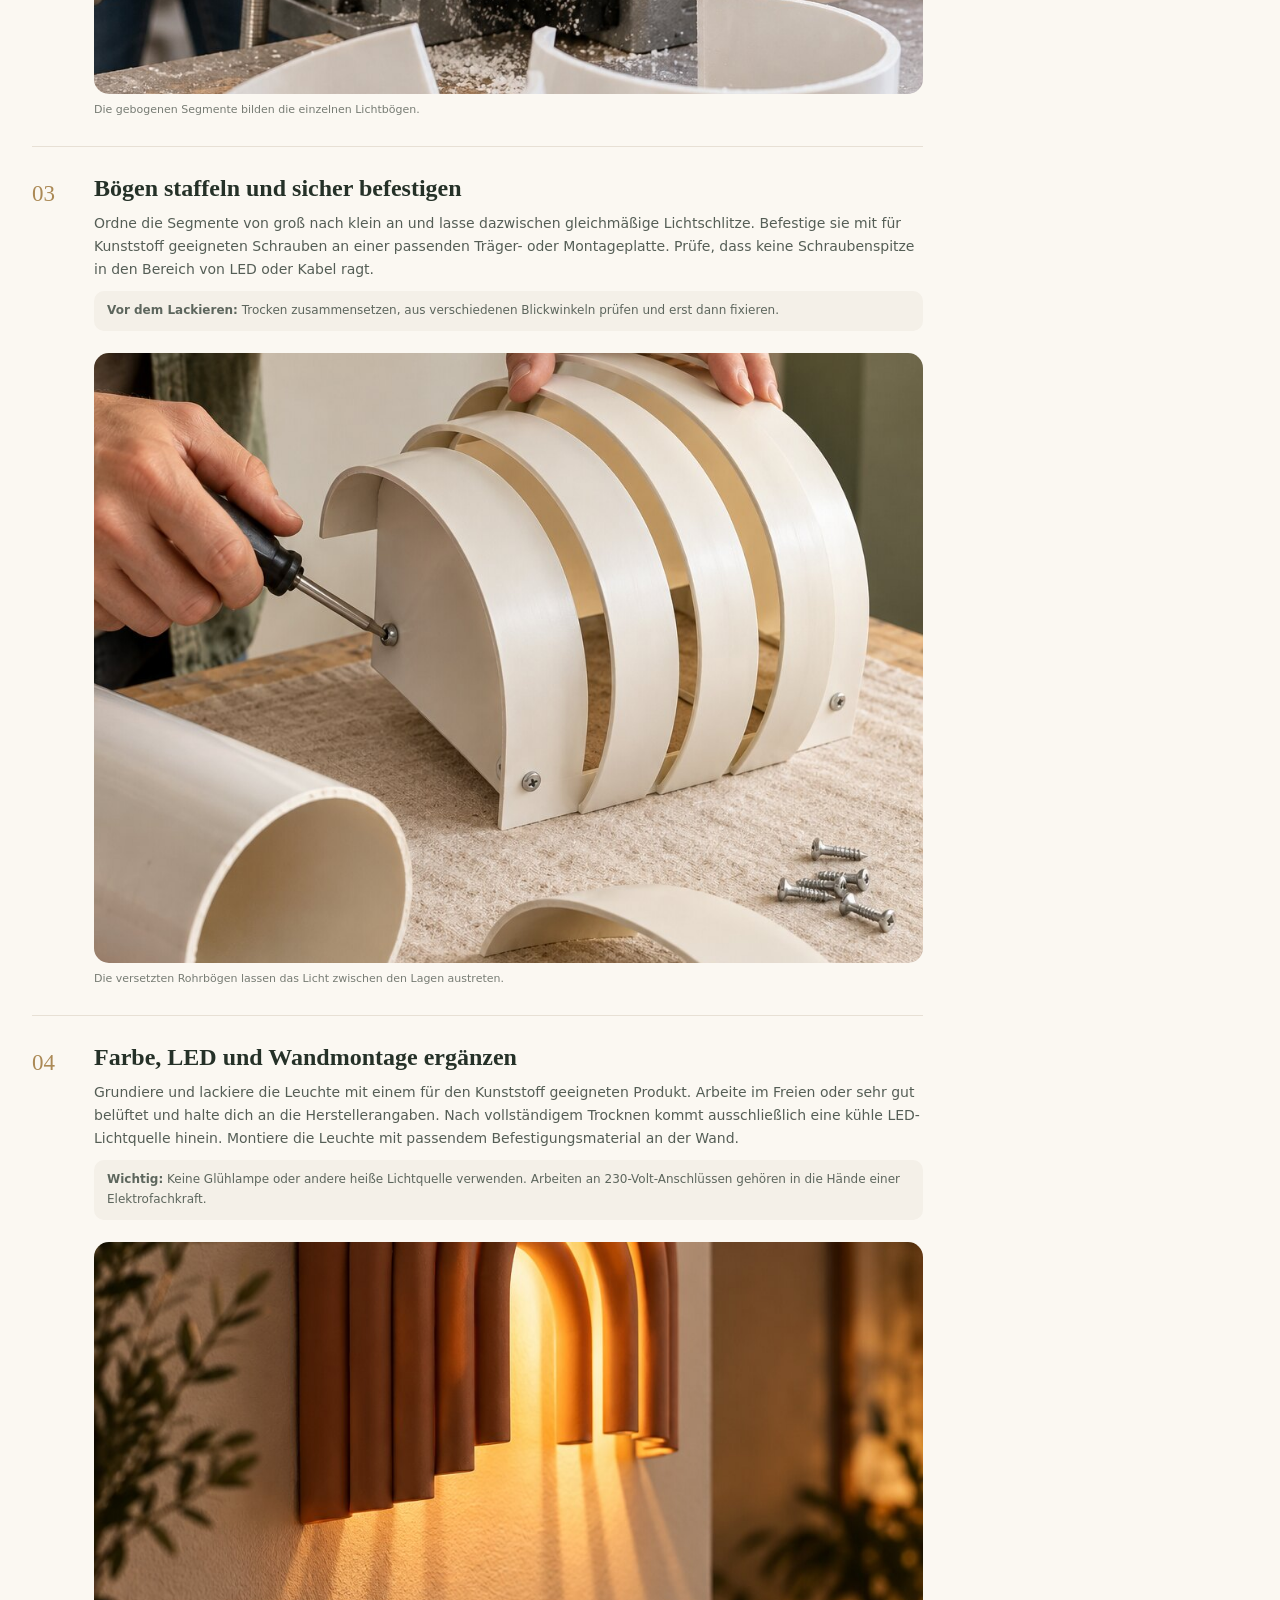
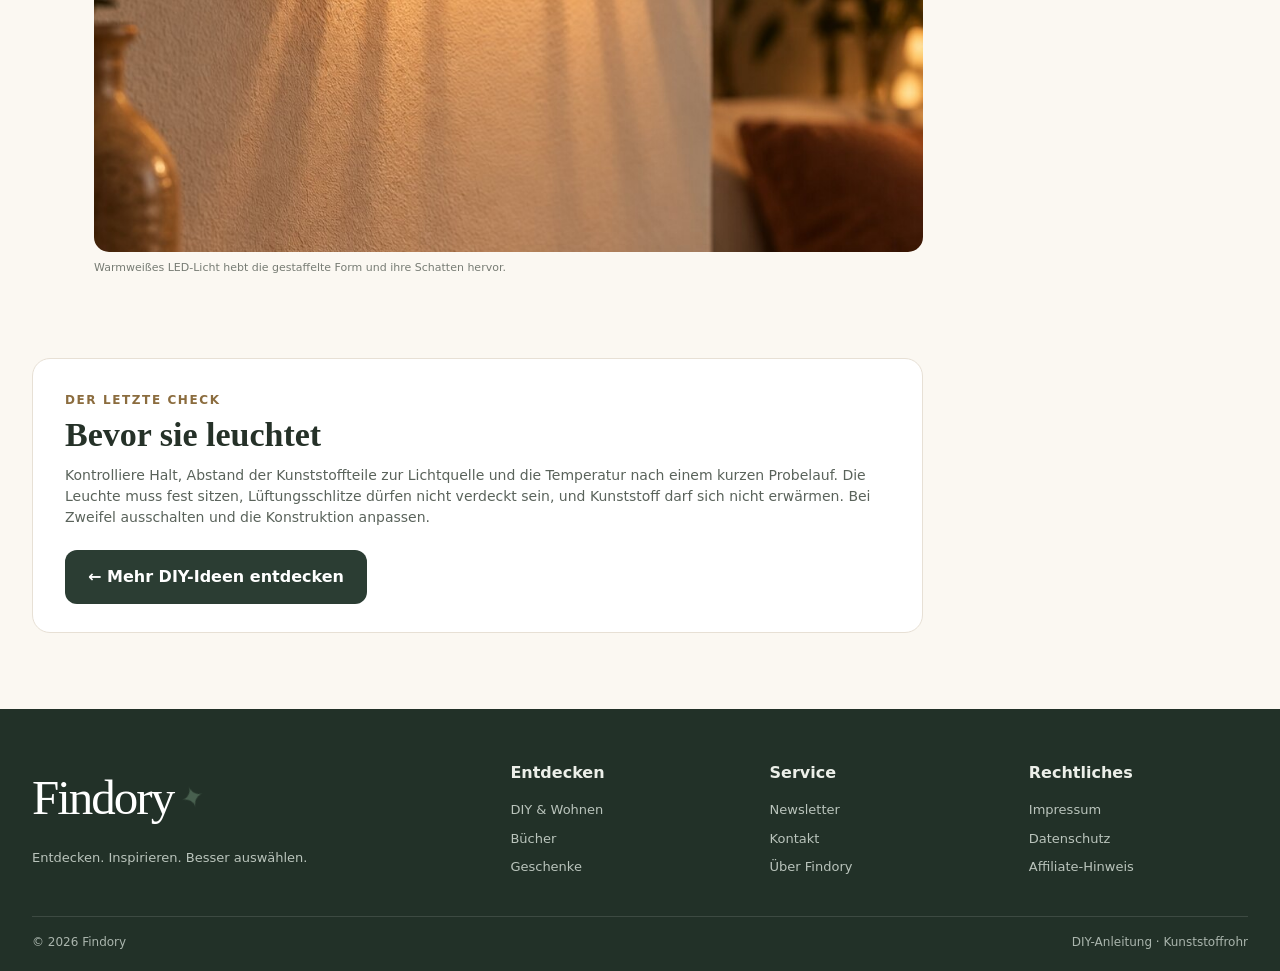
==== commit 8ccef3f0: "Refresh stylesheet cache for lamp tutorial" ====
--- a/diy-lampe-aus-kunststoffrohren.html
+++ b/diy-lampe-aus-kunststoffrohren.html
@@ -5,7 +5,7 @@
   <meta name="viewport" content="width=device-width,initial-scale=1" />
   <title>Wandlampe aus Kunststoffrohren selber machen | Findory</title>
   <meta name="description" content="Schritt für Schritt zur skulpturalen DIY-Wandlampe aus Kunststoffrohr-Segmenten – inspiriert von einem kurzen DIY-Video." />
-  <link rel="stylesheet" href="styles.css" />
+  <link rel="stylesheet" href="styles.css?v=lamp-2" />
 </head>
 <body>
   <div class="topbar"><div class="wrap topbar-inner"><span>Entdecken. Inspirieren. Besser auswählen.</span><a href="index.html#newsletter">Kostenlose Ideen & Empfehlungen →</a></div></div>
--- a/styles.css
+++ b/styles.css
@@ -18,7 +18,7 @@
 
 /* Plastic-pipe wall lamp tutorial */
 .diy-card-link{display:block;height:100%}.diy-card-link:hover .card-cta{text-decoration:underline}.card-cta{display:inline-block;font-size:13px;font-weight:850;color:var(--green)}
-.lamp-tutorial{background:var(--cream2);padding:26px 0 76px}.article-wrap{max-width:1240px}.breadcrumbs{display:flex;gap:10px;align-items:center;color:#777d75;font-size:12px;margin:0 0 24px}.breadcrumbs a{font-weight:700;color:var(--green)}.article-hero{display:grid;grid-template-columns:1.05fr .95fr;gap:56px;align-items:center;background:#f1ebdf;border-radius:24px;padding:42px;margin-bottom:24px}.article-hero h1{font-family:Georgia,serif;font-size:clamp(42px,5.2vw,68px);line-height:.98;letter-spacing:-1.7px;color:var(--ink);margin:0 0 18px}.article-deck{font-family:Georgia,serif;font-size:20px;line-height:1.45;color:#515a51;margin:0 0 22px}.article-meta{display:flex;gap:9px;flex-wrap:wrap;margin:0 0 24px}.article-meta span{background:rgba(255,255,255,.76);border:1px solid #e0d7c8;border-radius:999px;padding:8px 11px;font-size:11px;color:#536054}.article-hero-image{margin:0}.article-hero-image img{height:470px;border-radius:17px;object-fit:cover;object-position:center 42%}.article-hero-image figcaption,.step-image figcaption{font-size:11px;color:#777c74;margin-top:8px}.source-note{display:grid;grid-template-columns:46px 1fr;gap:16px;background:#fff;border:1px solid var(--line);border-radius:16px;padding:20px 23px;margin:0 0 38px}.source-mark{width:42px;height:42px;border-radius:50%;display:grid;place-items:center;background:#f3ead9;color:#8b6c3e;font-size:20px}.source-note p{margin:4px 0 7px;color:#626a62;font-size:13px;max-width:930px}.source-note b{font-family:Georgia,serif;font-size:18px;color:var(--ink)}.source-note a{font-weight:800;color:#526858;font-size:12px}.tutorial-layout{display:grid;grid-template-columns:minmax(0,1fr) 285px;gap:40px;align-items:start}.materials-box,.finish-box{background:#fff;border:1px solid var(--line);border-radius:18px;padding:28px 32px}.materials-box h2,.steps-heading h2,.finish-box h2{font-family:Georgia,serif;color:var(--ink);font-size:34px;line-height:1.08;margin:0}.materials-list{list-style:none;padding:8px 0 0;margin:0;display:grid;grid-template-columns:1fr 1fr;gap:0 24px}.materials-list li{display:grid;grid-template-columns:38px 1fr;gap:11px;padding:16px 0;border-bottom:1px solid var(--line)}.materials-list li>span{font-family:Georgia,serif;font-size:20px;color:#b2915f}.materials-list b,.materials-list small{display:block}.materials-list b{font-size:13px;color:var(--ink)}.materials-list small{font-size:11px;line-height:1.5;color:#70766f;margin-top:4px}.steps-section{padding:54px 0}.steps-heading{max-width:680px;margin-bottom:29px}.steps-heading p{color:#626962;font-size:14px;margin:10px 0 0}.build-steps{list-style:none;margin:0;padding:0}.build-step{display:grid;grid-template-columns:44px 1fr;gap:0 18px;padding:28px 0;border-top:1px solid var(--line)}.step-number{grid-column:1;grid-row:1 / span 2;font-family:Georgia,serif;font-size:23px;color:#ab8955;padding-top:2px}.step-copy{grid-column:2}.step-copy h3{font-family:Georgia,serif;font-size:24px;line-height:1.15;color:var(--ink);margin:0 0 9px}.step-copy p{font-size:14px;color:#555e56;line-height:1.65;margin:0 0 10px}.step-copy .step-tip{background:#f4f0e8;padding:10px 13px;border-radius:10px;font-size:12px;color:#5d665d}.step-image{grid-column:2;margin:12px 0 0}.step-image img{width:100%;height:auto;max-height:610px;object-fit:cover;object-position:center;border-radius:15px;background:#eee7db}.finish-box h2{margin:0 0 11px}.finish-box p{color:#5a635b;font-size:14px;margin:0 0 22px}.finish-box .eyebrow{margin:0 0 8px}.tutorial-aside{position:sticky;top:28px}.aside-card{background:#2b3d33;color:#f5f2e8;border-radius:17px;padding:24px}.aside-card .eyebrow{color:#e5cd9c}.aside-card h2{font-family:Georgia,serif;font-size:27px;margin:0 0 9px}.aside-card p{font-size:13px;color:#d1d7d0}.aside-card dl{margin:18px 0 0}.aside-card dl>div{display:flex;justify-content:space-between;gap:10px;border-top:1px solid rgba(255,255,255,.15);padding:10px 0;font-size:11px}.aside-card dt{color:#bdc7bd}.aside-card dd{margin:0;text-align:right}.aside-card a{color:#efdbb4;text-decoration:underline}.aside-note{background:#f1ebdf;border-radius:14px;padding:17px;margin-top:14px}.aside-note b{font-family:Georgia,serif}.aside-note p{font-size:11px;color:#697168;margin:5px 0 0;line-height:1.5}
+.lamp-tutorial{background:var(--cream2);padding:26px 0 76px}.article-wrap{max-width:1240px}.breadcrumbs{display:flex;gap:10px;align-items:center;color:#777d75;font-size:12px;margin:0 0 24px}.breadcrumbs a{font-weight:700;color:var(--green)}.article-hero{display:grid;grid-template-columns:1.15fr .85fr;gap:48px;align-items:center;background:#f1ebdf;border-radius:24px;padding:42px;margin-bottom:24px}.article-hero h1{font-family:Georgia,serif;font-size:clamp(40px,4vw,52px);line-height:1.02;letter-spacing:-1.7px;color:var(--ink);margin:0 0 18px}.article-deck{font-family:Georgia,serif;font-size:20px;line-height:1.45;color:#515a51;margin:0 0 22px}.article-meta{display:flex;gap:9px;flex-wrap:wrap;margin:0 0 24px}.article-meta span{background:rgba(255,255,255,.76);border:1px solid #e0d7c8;border-radius:999px;padding:8px 11px;font-size:11px;color:#536054}.article-hero-image{margin:0}.article-hero-image img{height:470px;border-radius:17px;object-fit:cover;object-position:center 42%}.article-hero-image figcaption,.step-image figcaption{font-size:11px;color:#777c74;margin-top:8px}.source-note{display:grid;grid-template-columns:46px 1fr;gap:16px;background:#fff;border:1px solid var(--line);border-radius:16px;padding:20px 23px;margin:0 0 38px}.source-mark{width:42px;height:42px;border-radius:50%;display:grid;place-items:center;background:#f3ead9;color:#8b6c3e;font-size:20px}.source-note p{margin:4px 0 7px;color:#626a62;font-size:13px;max-width:930px}.source-note b{font-family:Georgia,serif;font-size:18px;color:var(--ink)}.source-note a{font-weight:800;color:#526858;font-size:12px}.tutorial-layout{display:grid;grid-template-columns:minmax(0,1fr) 285px;gap:40px;align-items:start}.materials-box,.finish-box{background:#fff;border:1px solid var(--line);border-radius:18px;padding:28px 32px}.materials-box h2,.steps-heading h2,.finish-box h2{font-family:Georgia,serif;color:var(--ink);font-size:34px;line-height:1.08;margin:0}.materials-list{list-style:none;padding:8px 0 0;margin:0;display:grid;grid-template-columns:1fr 1fr;gap:0 24px}.materials-list li{display:grid;grid-template-columns:38px 1fr;gap:11px;padding:16px 0;border-bottom:1px solid var(--line)}.materials-list li>span{font-family:Georgia,serif;font-size:20px;color:#b2915f}.materials-list b,.materials-list small{display:block}.materials-list b{font-size:13px;color:var(--ink)}.materials-list small{font-size:11px;line-height:1.5;color:#70766f;margin-top:4px}.steps-section{padding:54px 0}.steps-heading{max-width:680px;margin-bottom:29px}.steps-heading p{color:#626962;font-size:14px;margin:10px 0 0}.build-steps{list-style:none;margin:0;padding:0}.build-step{display:grid;grid-template-columns:44px 1fr;gap:0 18px;padding:28px 0;border-top:1px solid var(--line)}.step-number{grid-column:1;grid-row:1 / span 2;font-family:Georgia,serif;font-size:23px;color:#ab8955;padding-top:2px}.step-copy{grid-column:2}.step-copy h3{font-family:Georgia,serif;font-size:24px;line-height:1.15;color:var(--ink);margin:0 0 9px}.step-copy p{font-size:14px;color:#555e56;line-height:1.65;margin:0 0 10px}.step-copy .step-tip{background:#f4f0e8;padding:10px 13px;border-radius:10px;font-size:12px;color:#5d665d}.step-image{grid-column:2;margin:12px 0 0}.step-image img{width:100%;height:auto;max-height:610px;object-fit:cover;object-position:center;border-radius:15px;background:#eee7db}.finish-box h2{margin:0 0 11px}.finish-box p{color:#5a635b;font-size:14px;margin:0 0 22px}.finish-box .eyebrow{margin:0 0 8px}.tutorial-aside{position:sticky;top:28px}.aside-card{background:#2b3d33;color:#f5f2e8;border-radius:17px;padding:24px}.aside-card .eyebrow{color:#e5cd9c}.aside-card h2{font-family:Georgia,serif;font-size:27px;margin:0 0 9px}.aside-card p{font-size:13px;color:#d1d7d0}.aside-card dl{margin:18px 0 0}.aside-card dl>div{display:flex;justify-content:space-between;gap:10px;border-top:1px solid rgba(255,255,255,.15);padding:10px 0;font-size:11px}.aside-card dt{color:#bdc7bd}.aside-card dd{margin:0;text-align:right}.aside-card a{color:#efdbb4;text-decoration:underline}.aside-note{background:#f1ebdf;border-radius:14px;padding:17px;margin-top:14px}.aside-note b{font-family:Georgia,serif}.aside-note p{font-size:11px;color:#697168;margin:5px 0 0;line-height:1.5}
 @media(max-width:1000px){.article-hero{grid-template-columns:1fr 1fr;gap:28px;padding:30px}.article-hero-image img{height:390px}.tutorial-layout{grid-template-columns:1fr 250px;gap:24px}}
 @media(max-width:760px){.lamp-tutorial{padding:18px 0 48px}.article-hero{grid-template-columns:1fr;padding:23px;gap:20px}.article-hero h1{font-size:45px}.article-deck{font-size:18px}.article-hero-image img{height:420px}.tutorial-layout{grid-template-columns:1fr}.tutorial-aside{position:static;grid-row:1}.materials-box,.finish-box{padding:22px}.materials-list{grid-template-columns:1fr}.steps-section{padding:42px 0}.build-step{grid-template-columns:34px 1fr;gap:0 12px;padding:23px 0}.step-number{font-size:20px}.step-copy h3{font-size:21px}.step-image{margin-top:9px}.step-image img{max-height:520px}}
 @media(max-width:480px){.breadcrumbs{font-size:10px;gap:6px;flex-wrap:wrap}.article-hero h1{font-size:39px}.article-hero-image img{height:360px}.article-meta span{font-size:10px}.source-note{grid-template-columns:34px 1fr;padding:16px;gap:12px}.source-mark{width:34px;height:34px}}
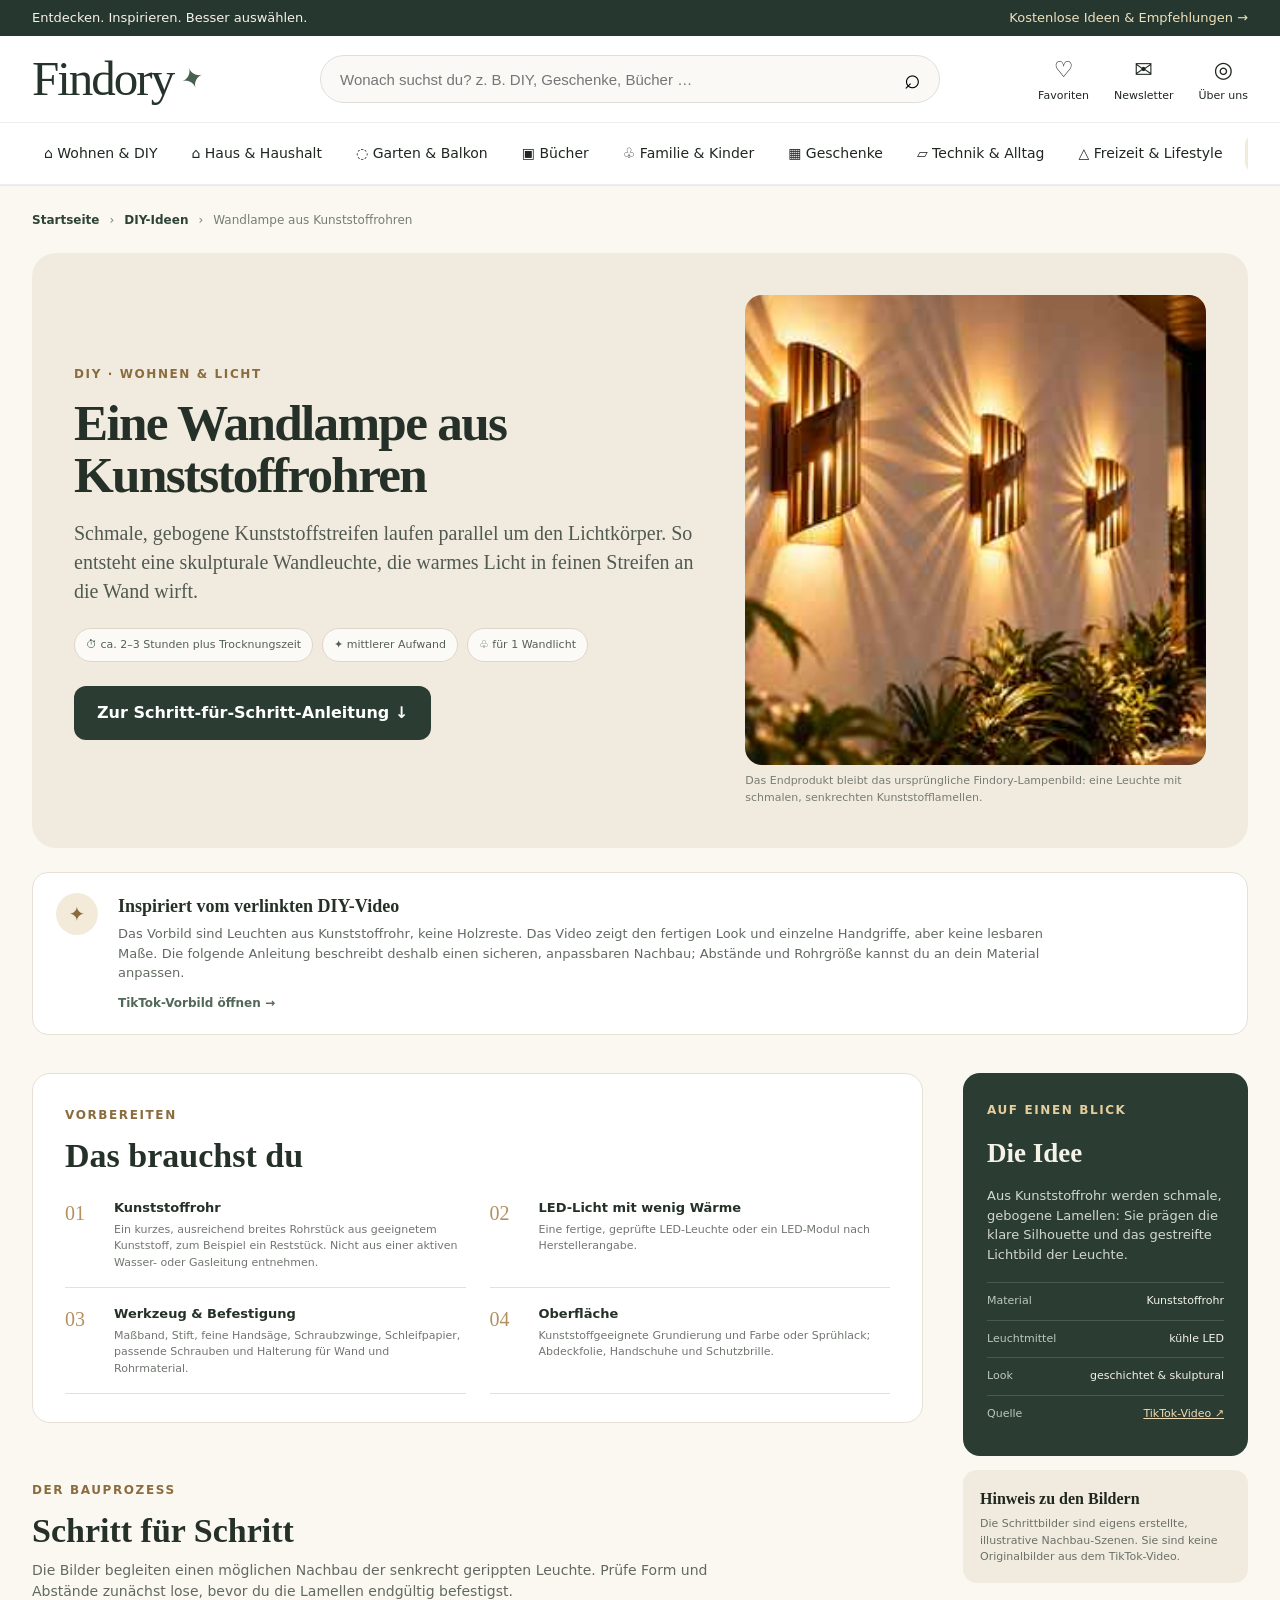
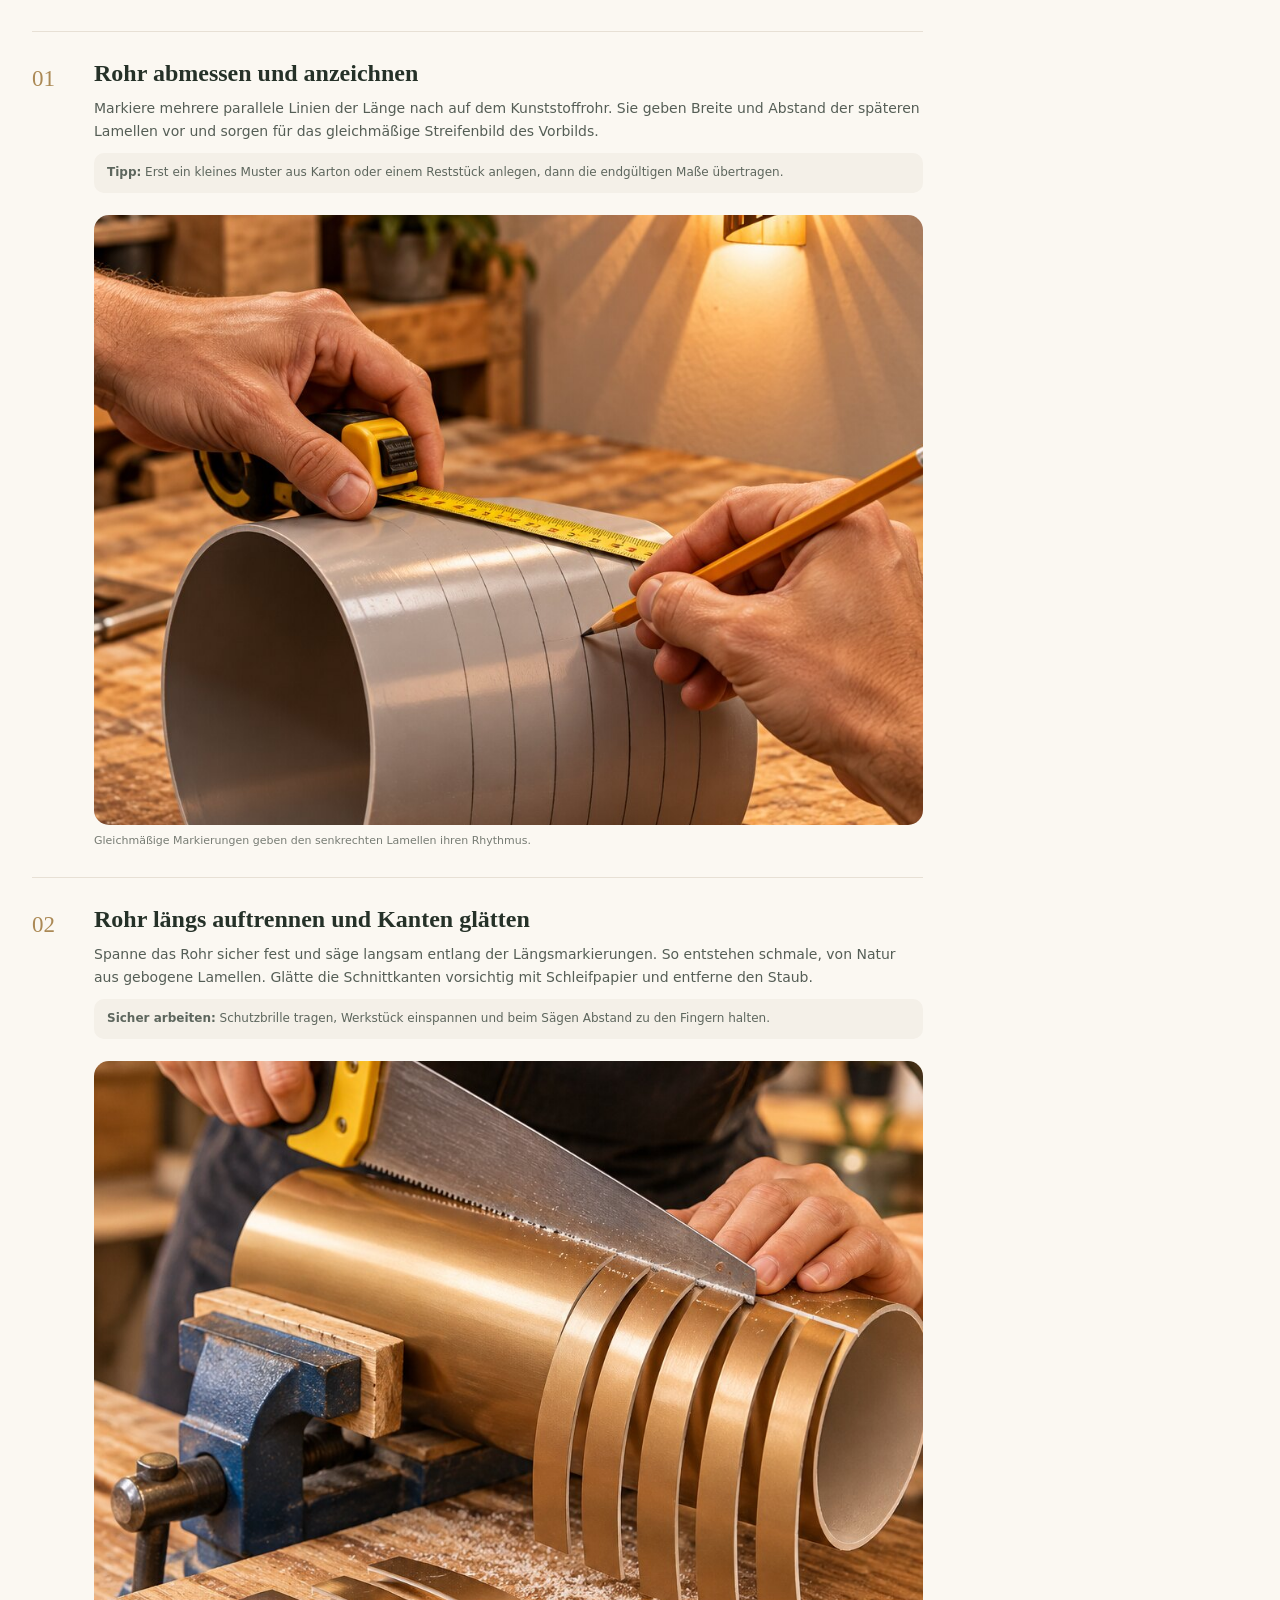
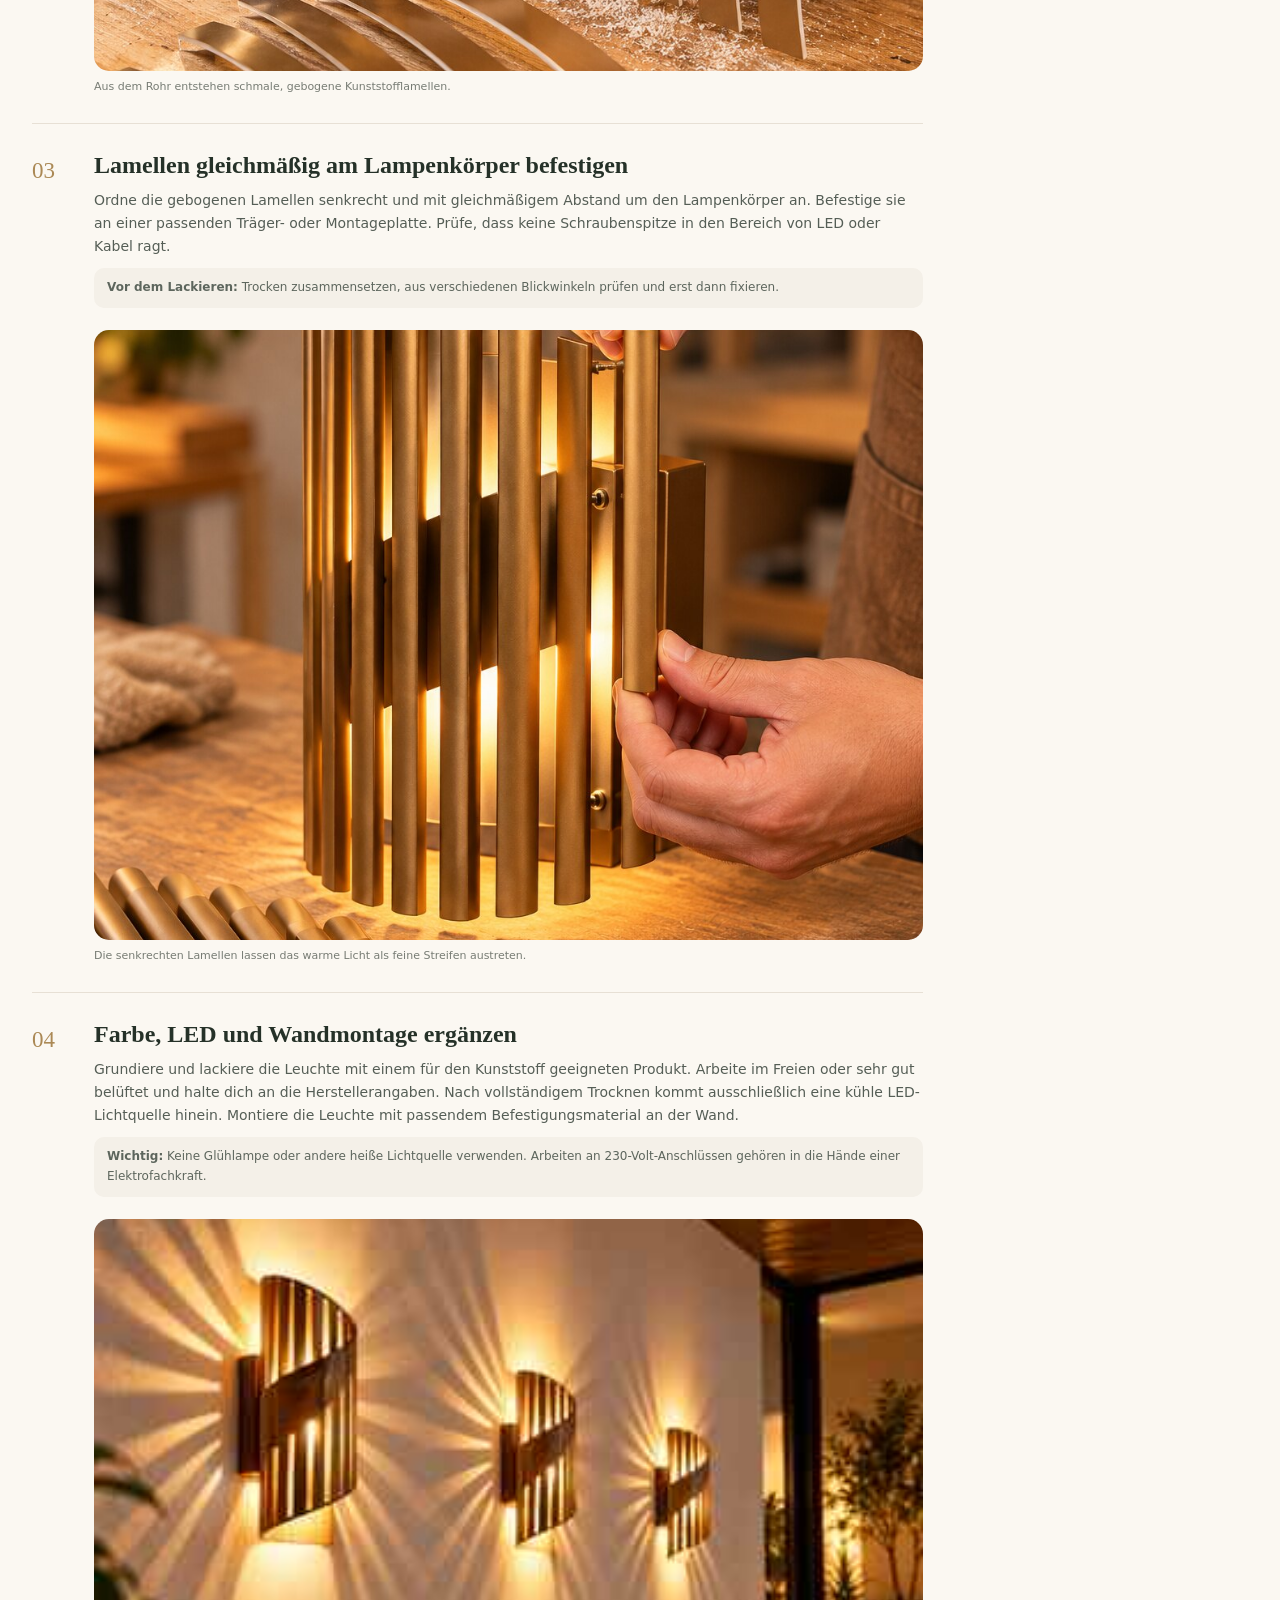
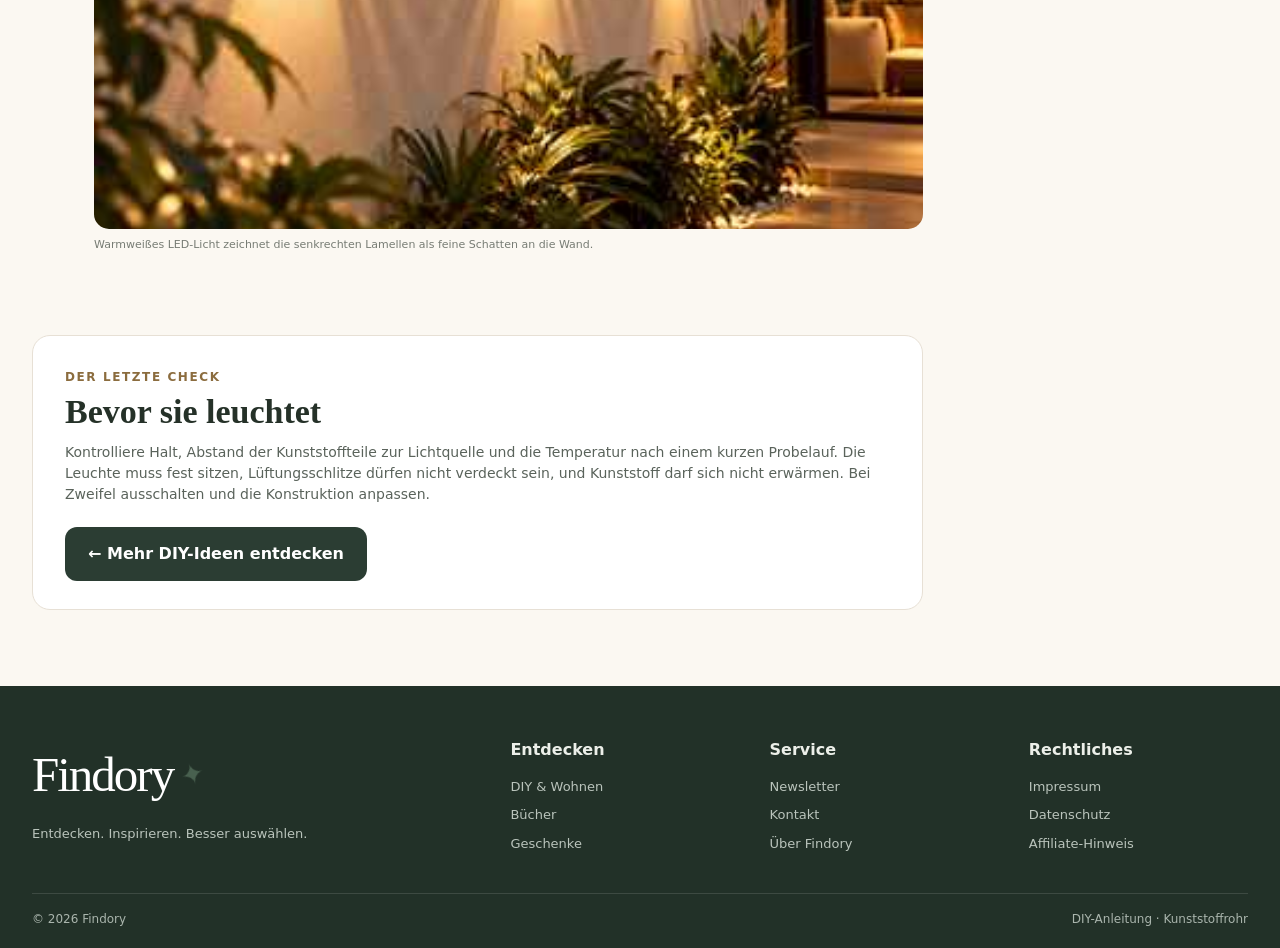
==== commit 2cdba449: "Restore reference lamp image and align process visuals" ====
--- a/diy-lampe-aus-kunststoffrohren.html
+++ b/diy-lampe-aus-kunststoffrohren.html
@@ -26,11 +26,11 @@
         <div class="article-hero-copy">
           <span class="eyebrow dark">DIY · WOHNEN & LICHT</span>
           <h1>Eine Wandlampe aus Kunststoffrohren</h1>
-          <p class="article-deck">Kurze Rohrstücke, übereinandergelegt zu einer sanften Bogenform: So entsteht ein selbst gemachter Lichtkörper mit plastischer Tiefe und weichen Schatten.</p>
+          <p class="article-deck">Schmale, gebogene Kunststoffstreifen laufen parallel um den Lichtkörper. So entsteht eine skulpturale Wandleuchte, die warmes Licht in feinen Streifen an die Wand wirft.</p>
           <div class="article-meta"><span>⏱ ca. 2–3 Stunden plus Trocknungszeit</span><span>✦ mittlerer Aufwand</span><span>♧ für 1 Wandlicht</span></div>
           <a class="btn dark" href="#anleitung">Zur Schritt-für-Schritt-Anleitung ↓</a>
         </div>
-        <figure class="article-hero-image"><img src="images/lampen/04-fertig.jpg" alt="Fertige Wandlampe aus gebogenen Kunststoffrohr-Segmenten in warmem Licht"><figcaption>Das Ziel: mehrere Kunststoffrohr-Bögen, die das Licht weich nach unten auffächern.</figcaption></figure>
+        <figure class="article-hero-image"><img src="images/diy-wandleuchten-web.jpg" alt="Die fertige Wandleuchte mit mehreren senkrechten Lamellen und warmen Lichtstreifen"><figcaption>Das Endprodukt bleibt das ursprüngliche Findory-Lampenbild: eine Leuchte mit schmalen, senkrechten Kunststofflamellen.</figcaption></figure>
       </section>
 
       <aside class="source-note"><span class="source-mark">✦</span><div><b>Inspiriert vom verlinkten DIY-Video</b><p>Das Vorbild sind Leuchten aus Kunststoffrohr, keine Holzreste. Das Video zeigt den fertigen Look und einzelne Handgriffe, aber keine lesbaren Maße. Die folgende Anleitung beschreibt deshalb einen sicheren, anpassbaren Nachbau; Abstände und Rohrgröße kannst du an dein Material anpassen.</p><a href="https://www.tiktok.com/@daily.diy.crafts/video/7682196260492791062" target="_blank" rel="noopener noreferrer">TikTok-Vorbild öffnen →</a></div></aside>
@@ -48,30 +48,30 @@
           </section>
 
           <section class="steps-section">
-            <div class="steps-heading"><span class="eyebrow dark">DER BAUPROZESS</span><h2>Schritt für Schritt</h2><p>Die Bilder begleiten einen möglichen Nachbau. Halte die Bögen zunächst lose zusammen und prüfe Form und Abstände, bevor du sie endgültig befestigst.</p></div>
+            <div class="steps-heading"><span class="eyebrow dark">DER BAUPROZESS</span><h2>Schritt für Schritt</h2><p>Die Bilder begleiten einen möglichen Nachbau der senkrecht gerippten Leuchte. Prüfe Form und Abstände zunächst lose, bevor du die Lamellen endgültig befestigst.</p></div>
             <ol class="build-steps">
               <li class="build-step">
-                <div class="step-number">01</div><div class="step-copy"><h3>Rohr abmessen und anzeichnen</h3><p>Lege fest, wie tief und breit die Leuchte werden soll. Markiere auf dem Rohr mehrere gleichmäßige Abschnitte. Eine gleichmäßige Aufteilung sorgt später für den ruhigen, gestaffelten Bogen-Look.</p><p class="step-tip"><b>Tipp:</b> Erst ein kleines Muster aus Karton oder einem Reststück anlegen, dann die endgültigen Maße übertragen.</p></div>
-                <figure class="step-image"><img src="images/lampen/01-messen-markieren.jpg" alt="Ein breites weißes Kunststoffrohr wird mit Maßband in gleichmäßige Abschnitte eingeteilt"><figcaption>Gleichmäßige Markierungen geben den Bögen ihren Rhythmus.</figcaption></figure>
+                <div class="step-number">01</div><div class="step-copy"><h3>Rohr abmessen und anzeichnen</h3><p>Markiere mehrere parallele Linien der Länge nach auf dem Kunststoffrohr. Sie geben Breite und Abstand der späteren Lamellen vor und sorgen für das gleichmäßige Streifenbild des Vorbilds.</p><p class="step-tip"><b>Tipp:</b> Erst ein kleines Muster aus Karton oder einem Reststück anlegen, dann die endgültigen Maße übertragen.</p></div>
+                <figure class="step-image"><img src="images/lampen/01-rohr-anzeichnen.jpg" alt="Längslinien werden auf einem Kunststoffrohr markiert; daneben ist die fertige senkrecht gerippte Lampe zu sehen"><figcaption>Gleichmäßige Markierungen geben den senkrechten Lamellen ihren Rhythmus.</figcaption></figure>
               </li>
               <li class="build-step">
-                <div class="step-number">02</div><div class="step-copy"><h3>Rohrstücke zuschneiden und Kanten glätten</h3><p>Spanne das Rohr sicher fest und säge langsam entlang der Markierungen. Teile die entstandenen Rohr-Ringe anschließend längs auf, damit gebogene Segmente entstehen. Glätte alle Schnittkanten vorsichtig mit Schleifpapier und entferne den Staub.</p><p class="step-tip"><b>Sicher arbeiten:</b> Schutzbrille tragen, Werkstück einspannen und beim Sägen Abstand zu den Fingern halten.</p></div>
-                <figure class="step-image"><img src="images/lampen/02-zuschneiden.jpg" alt="Kunststoffrohr wird mit einer Handsäge zu kurzen gebogenen Segmenten geschnitten"><figcaption>Die gebogenen Segmente bilden die einzelnen Lichtbögen.</figcaption></figure>
+                <div class="step-number">02</div><div class="step-copy"><h3>Rohr längs auftrennen und Kanten glätten</h3><p>Spanne das Rohr sicher fest und säge langsam entlang der Längsmarkierungen. So entstehen schmale, von Natur aus gebogene Lamellen. Glätte die Schnittkanten vorsichtig mit Schleifpapier und entferne den Staub.</p><p class="step-tip"><b>Sicher arbeiten:</b> Schutzbrille tragen, Werkstück einspannen und beim Sägen Abstand zu den Fingern halten.</p></div>
+                <figure class="step-image"><img src="images/lampen/02-lamellen-zuschneiden.jpg" alt="Kunststoffrohr wird längs in schmale, gebogene Lamellen gesägt"><figcaption>Aus dem Rohr entstehen schmale, gebogene Kunststofflamellen.</figcaption></figure>
               </li>
               <li class="build-step">
-                <div class="step-number">03</div><div class="step-copy"><h3>Bögen staffeln und sicher befestigen</h3><p>Ordne die Segmente von groß nach klein an und lasse dazwischen gleichmäßige Lichtschlitze. Befestige sie mit für Kunststoff geeigneten Schrauben an einer passenden Träger- oder Montageplatte. Prüfe, dass keine Schraubenspitze in den Bereich von LED oder Kabel ragt.</p><p class="step-tip"><b>Vor dem Lackieren:</b> Trocken zusammensetzen, aus verschiedenen Blickwinkeln prüfen und erst dann fixieren.</p></div>
-                <figure class="step-image"><img src="images/lampen/03-zusammenbauen.jpg" alt="Mehrere gebogene Kunststoffrohr-Segmente werden mit gleichmäßigen Abständen zu einem Wandlampenschirm angeordnet"><figcaption>Die versetzten Rohrbögen lassen das Licht zwischen den Lagen austreten.</figcaption></figure>
+                <div class="step-number">03</div><div class="step-copy"><h3>Lamellen gleichmäßig am Lampenkörper befestigen</h3><p>Ordne die gebogenen Lamellen senkrecht und mit gleichmäßigem Abstand um den Lampenkörper an. Befestige sie an einer passenden Träger- oder Montageplatte. Prüfe, dass keine Schraubenspitze in den Bereich von LED oder Kabel ragt.</p><p class="step-tip"><b>Vor dem Lackieren:</b> Trocken zusammensetzen, aus verschiedenen Blickwinkeln prüfen und erst dann fixieren.</p></div>
+                <figure class="step-image"><img src="images/lampen/03-lamellen-montieren.jpg" alt="Senkrechte, gebogene Kunststofflamellen werden gleichmäßig um den Lampenkörper befestigt"><figcaption>Die senkrechten Lamellen lassen das warme Licht als feine Streifen austreten.</figcaption></figure>
               </li>
               <li class="build-step">
                 <div class="step-number">04</div><div class="step-copy"><h3>Farbe, LED und Wandmontage ergänzen</h3><p>Grundiere und lackiere die Leuchte mit einem für den Kunststoff geeigneten Produkt. Arbeite im Freien oder sehr gut belüftet und halte dich an die Herstellerangaben. Nach vollständigem Trocknen kommt ausschließlich eine kühle LED-Lichtquelle hinein. Montiere die Leuchte mit passendem Befestigungsmaterial an der Wand.</p><p class="step-tip"><b>Wichtig:</b> Keine Glühlampe oder andere heiße Lichtquelle verwenden. Arbeiten an 230-Volt-Anschlüssen gehören in die Hände einer Elektrofachkraft.</p></div>
-                <figure class="step-image"><img src="images/lampen/04-fertig.jpg" alt="Fertige warm leuchtende Wandlampe aus Kunststoffrohr-Bögen"><figcaption>Warmweißes LED-Licht hebt die gestaffelte Form und ihre Schatten hervor.</figcaption></figure>
+                <figure class="step-image"><img src="images/diy-wandleuchten-web.jpg" alt="Die fertige Wandleuchte mit mehreren senkrechten Kunststofflamellen"><figcaption>Warmweißes LED-Licht zeichnet die senkrechten Lamellen als feine Schatten an die Wand.</figcaption></figure>
               </li>
             </ol>
           </section>
 
           <section class="finish-box"><span class="eyebrow dark">DER LETZTE CHECK</span><h2>Bevor sie leuchtet</h2><p>Kontrolliere Halt, Abstand der Kunststoffteile zur Lichtquelle und die Temperatur nach einem kurzen Probelauf. Die Leuchte muss fest sitzen, Lüftungsschlitze dürfen nicht verdeckt sein, und Kunststoff darf sich nicht erwärmen. Bei Zweifel ausschalten und die Konstruktion anpassen.</p><a class="btn dark" href="index.html#diy-projekte">← Mehr DIY-Ideen entdecken</a></section>
         </article>
-        <aside class="tutorial-aside"><div class="aside-card"><span class="eyebrow dark">AUF EINEN BLICK</span><h2>Die Idee</h2><p>Aus Rohr wird Lichtobjekt: die versetzten Rundungen erzeugen eine klare Silhouette und lebendige Wandzeichnung.</p><dl><div><dt>Material</dt><dd>Kunststoffrohr</dd></div><div><dt>Leuchtmittel</dt><dd>kühle LED</dd></div><div><dt>Look</dt><dd>geschichtet & skulptural</dd></div><div><dt>Quelle</dt><dd><a href="https://www.tiktok.com/@daily.diy.crafts/video/7682196260492791062" target="_blank" rel="noopener noreferrer">TikTok-Video ↗</a></dd></div></dl></div><div class="aside-note"><b>Hinweis zu den Bildern</b><p>Die Schrittbilder sind eigens erstellte, illustrative Nachbau-Szenen. Sie sind keine Originalbilder aus dem TikTok-Video.</p></div></aside>
+        <aside class="tutorial-aside"><div class="aside-card"><span class="eyebrow dark">AUF EINEN BLICK</span><h2>Die Idee</h2><p>Aus Kunststoffrohr werden schmale, gebogene Lamellen: Sie prägen die klare Silhouette und das gestreifte Lichtbild der Leuchte.</p><dl><div><dt>Material</dt><dd>Kunststoffrohr</dd></div><div><dt>Leuchtmittel</dt><dd>kühle LED</dd></div><div><dt>Look</dt><dd>geschichtet & skulptural</dd></div><div><dt>Quelle</dt><dd><a href="https://www.tiktok.com/@daily.diy.crafts/video/7682196260492791062" target="_blank" rel="noopener noreferrer">TikTok-Video ↗</a></dd></div></dl></div><div class="aside-note"><b>Hinweis zu den Bildern</b><p>Die Schrittbilder sind eigens erstellte, illustrative Nachbau-Szenen. Sie sind keine Originalbilder aus dem TikTok-Video.</p></div></aside>
       </div>
     </div>
   </main>
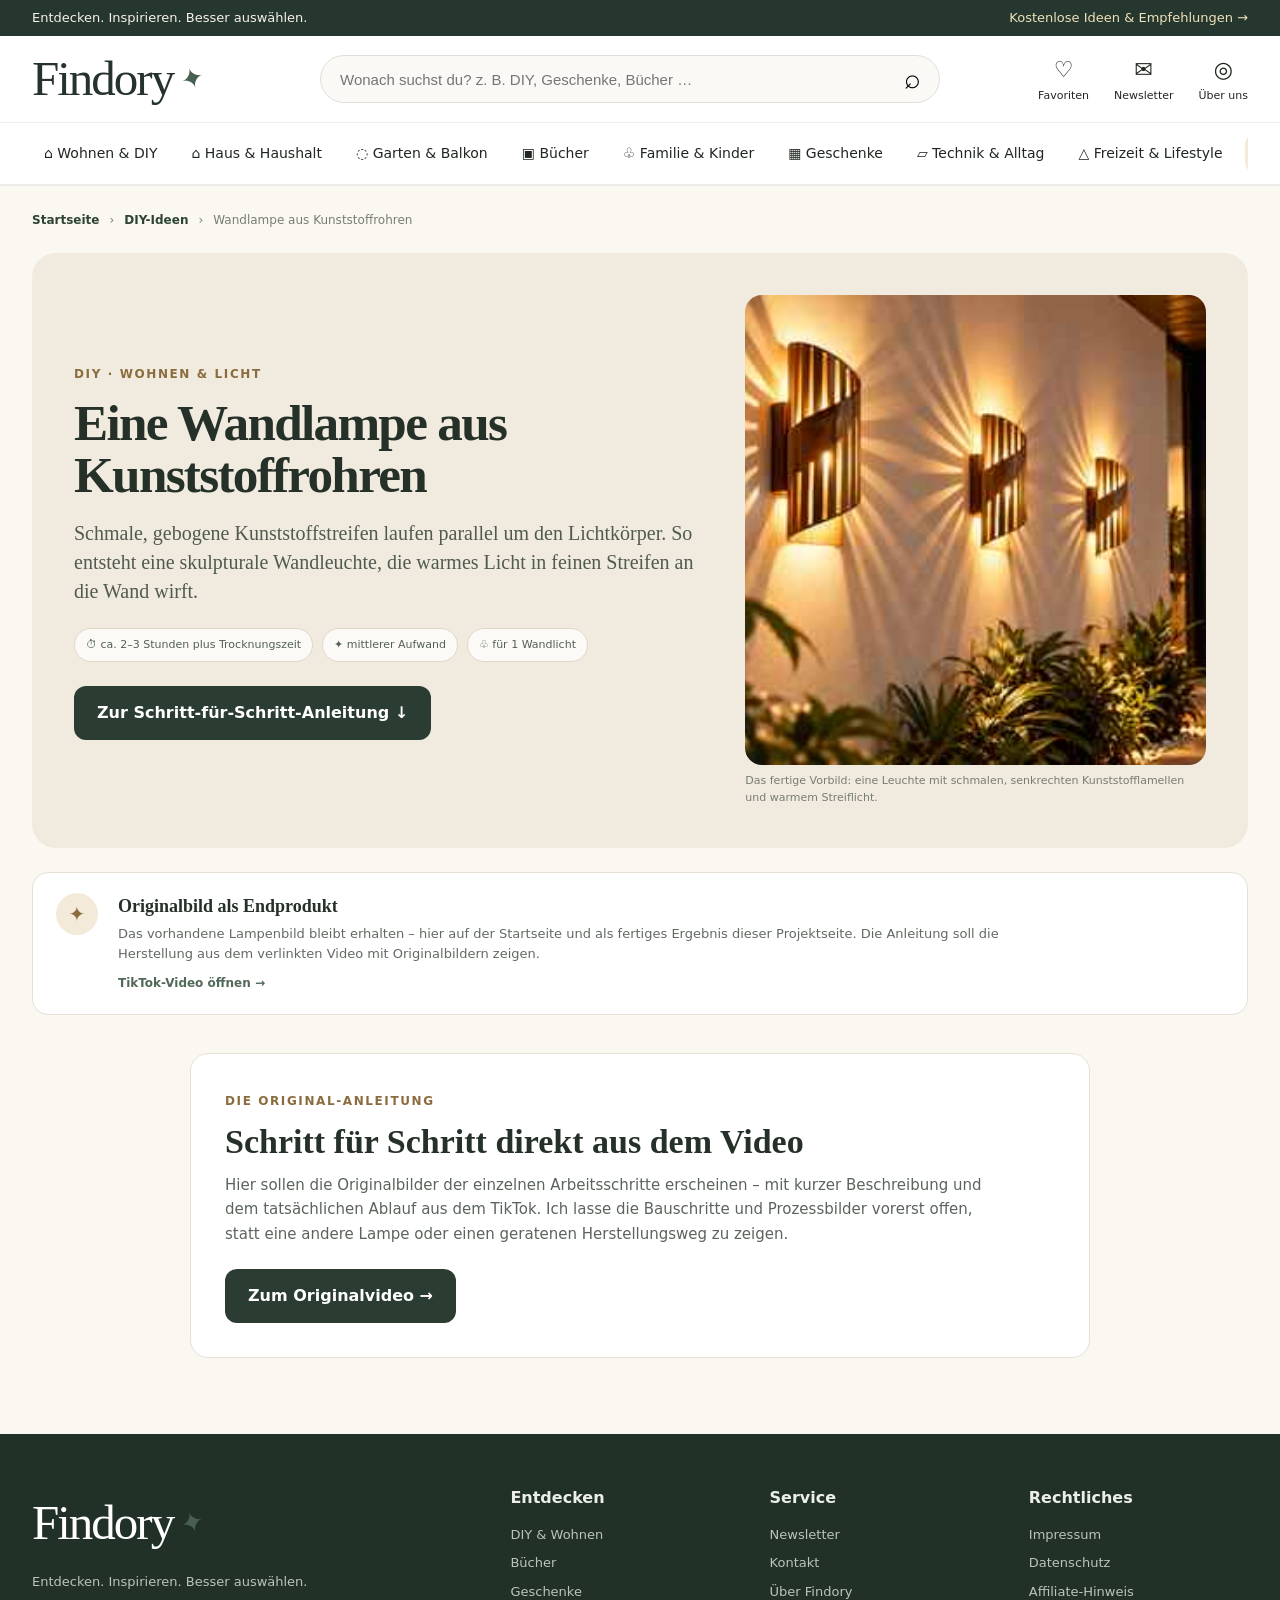
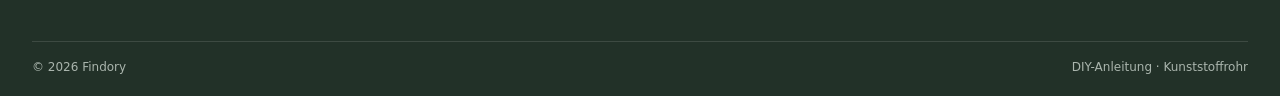
==== commit 06e37696: "Remove non-original lamp steps and preserve reference image" ====
--- a/diy-lampe-aus-kunststoffrohren.html
+++ b/diy-lampe-aus-kunststoffrohren.html
@@ -30,49 +30,17 @@
           <div class="article-meta"><span>⏱ ca. 2–3 Stunden plus Trocknungszeit</span><span>✦ mittlerer Aufwand</span><span>♧ für 1 Wandlicht</span></div>
           <a class="btn dark" href="#anleitung">Zur Schritt-für-Schritt-Anleitung ↓</a>
         </div>
-        <figure class="article-hero-image"><img src="images/diy-wandleuchten-web.jpg" alt="Die fertige Wandleuchte mit mehreren senkrechten Lamellen und warmen Lichtstreifen"><figcaption>Das Endprodukt bleibt das ursprüngliche Findory-Lampenbild: eine Leuchte mit schmalen, senkrechten Kunststofflamellen.</figcaption></figure>
+        <figure class="article-hero-image"><img src="images/diy-wandleuchten-web.jpg" alt="Die fertige Wandleuchte mit mehreren senkrechten Lamellen und warmen Lichtstreifen"><figcaption>Das fertige Vorbild: eine Leuchte mit schmalen, senkrechten Kunststofflamellen und warmem Streiflicht.</figcaption></figure>
       </section>
 
-      <aside class="source-note"><span class="source-mark">✦</span><div><b>Inspiriert vom verlinkten DIY-Video</b><p>Das Vorbild sind Leuchten aus Kunststoffrohr, keine Holzreste. Das Video zeigt den fertigen Look und einzelne Handgriffe, aber keine lesbaren Maße. Die folgende Anleitung beschreibt deshalb einen sicheren, anpassbaren Nachbau; Abstände und Rohrgröße kannst du an dein Material anpassen.</p><a href="https://www.tiktok.com/@daily.diy.crafts/video/7682196260492791062" target="_blank" rel="noopener noreferrer">TikTok-Vorbild öffnen →</a></div></aside>
+      <aside class="source-note"><span class="source-mark">✦</span><div><b>Originalbild als Endprodukt</b><p>Das vorhandene Lampenbild bleibt erhalten – hier auf der Startseite und als fertiges Ergebnis dieser Projektseite. Die Anleitung soll die Herstellung aus dem verlinkten Video mit Originalbildern zeigen.</p><a href="https://www.tiktok.com/@daily.diy.crafts/video/7682196260492791062" target="_blank" rel="noopener noreferrer">TikTok-Video öffnen →</a></div></aside>
 
-      <div class="tutorial-layout">
-        <article class="tutorial-main" id="anleitung">
-          <section class="materials-box">
-            <div><span class="eyebrow dark">VORBEREITEN</span><h2>Das brauchst du</h2></div>
-            <ul class="materials-list">
-              <li><span>01</span><div><b>Kunststoffrohr</b><small>Ein kurzes, ausreichend breites Rohrstück aus geeignetem Kunststoff, zum Beispiel ein Reststück. Nicht aus einer aktiven Wasser- oder Gasleitung entnehmen.</small></div></li>
-              <li><span>02</span><div><b>LED-Licht mit wenig Wärme</b><small>Eine fertige, geprüfte LED-Leuchte oder ein LED-Modul nach Herstellerangabe.</small></div></li>
-              <li><span>03</span><div><b>Werkzeug & Befestigung</b><small>Maßband, Stift, feine Handsäge, Schraubzwinge, Schleifpapier, passende Schrauben und Halterung für Wand und Rohrmaterial.</small></div></li>
-              <li><span>04</span><div><b>Oberfläche</b><small>Kunststoffgeeignete Grundierung und Farbe oder Sprühlack; Abdeckfolie, Handschuhe und Schutzbrille.</small></div></li>
-            </ul>
-          </section>
-
-          <section class="steps-section">
-            <div class="steps-heading"><span class="eyebrow dark">DER BAUPROZESS</span><h2>Schritt für Schritt</h2><p>Die Bilder begleiten einen möglichen Nachbau der senkrecht gerippten Leuchte. Prüfe Form und Abstände zunächst lose, bevor du die Lamellen endgültig befestigst.</p></div>
-            <ol class="build-steps">
-              <li class="build-step">
-                <div class="step-number">01</div><div class="step-copy"><h3>Rohr abmessen und anzeichnen</h3><p>Markiere mehrere parallele Linien der Länge nach auf dem Kunststoffrohr. Sie geben Breite und Abstand der späteren Lamellen vor und sorgen für das gleichmäßige Streifenbild des Vorbilds.</p><p class="step-tip"><b>Tipp:</b> Erst ein kleines Muster aus Karton oder einem Reststück anlegen, dann die endgültigen Maße übertragen.</p></div>
-                <figure class="step-image"><img src="images/lampen/01-rohr-anzeichnen.jpg" alt="Längslinien werden auf einem Kunststoffrohr markiert; daneben ist die fertige senkrecht gerippte Lampe zu sehen"><figcaption>Gleichmäßige Markierungen geben den senkrechten Lamellen ihren Rhythmus.</figcaption></figure>
-              </li>
-              <li class="build-step">
-                <div class="step-number">02</div><div class="step-copy"><h3>Rohr längs auftrennen und Kanten glätten</h3><p>Spanne das Rohr sicher fest und säge langsam entlang der Längsmarkierungen. So entstehen schmale, von Natur aus gebogene Lamellen. Glätte die Schnittkanten vorsichtig mit Schleifpapier und entferne den Staub.</p><p class="step-tip"><b>Sicher arbeiten:</b> Schutzbrille tragen, Werkstück einspannen und beim Sägen Abstand zu den Fingern halten.</p></div>
-                <figure class="step-image"><img src="images/lampen/02-lamellen-zuschneiden.jpg" alt="Kunststoffrohr wird längs in schmale, gebogene Lamellen gesägt"><figcaption>Aus dem Rohr entstehen schmale, gebogene Kunststofflamellen.</figcaption></figure>
-              </li>
-              <li class="build-step">
-                <div class="step-number">03</div><div class="step-copy"><h3>Lamellen gleichmäßig am Lampenkörper befestigen</h3><p>Ordne die gebogenen Lamellen senkrecht und mit gleichmäßigem Abstand um den Lampenkörper an. Befestige sie an einer passenden Träger- oder Montageplatte. Prüfe, dass keine Schraubenspitze in den Bereich von LED oder Kabel ragt.</p><p class="step-tip"><b>Vor dem Lackieren:</b> Trocken zusammensetzen, aus verschiedenen Blickwinkeln prüfen und erst dann fixieren.</p></div>
-                <figure class="step-image"><img src="images/lampen/03-lamellen-montieren.jpg" alt="Senkrechte, gebogene Kunststofflamellen werden gleichmäßig um den Lampenkörper befestigt"><figcaption>Die senkrechten Lamellen lassen das warme Licht als feine Streifen austreten.</figcaption></figure>
-              </li>
-              <li class="build-step">
-                <div class="step-number">04</div><div class="step-copy"><h3>Farbe, LED und Wandmontage ergänzen</h3><p>Grundiere und lackiere die Leuchte mit einem für den Kunststoff geeigneten Produkt. Arbeite im Freien oder sehr gut belüftet und halte dich an die Herstellerangaben. Nach vollständigem Trocknen kommt ausschließlich eine kühle LED-Lichtquelle hinein. Montiere die Leuchte mit passendem Befestigungsmaterial an der Wand.</p><p class="step-tip"><b>Wichtig:</b> Keine Glühlampe oder andere heiße Lichtquelle verwenden. Arbeiten an 230-Volt-Anschlüssen gehören in die Hände einer Elektrofachkraft.</p></div>
-                <figure class="step-image"><img src="images/diy-wandleuchten-web.jpg" alt="Die fertige Wandleuchte mit mehreren senkrechten Kunststofflamellen"><figcaption>Warmweißes LED-Licht zeichnet die senkrechten Lamellen als feine Schatten an die Wand.</figcaption></figure>
-              </li>
-            </ol>
-          </section>
-
-          <section class="finish-box"><span class="eyebrow dark">DER LETZTE CHECK</span><h2>Bevor sie leuchtet</h2><p>Kontrolliere Halt, Abstand der Kunststoffteile zur Lichtquelle und die Temperatur nach einem kurzen Probelauf. Die Leuchte muss fest sitzen, Lüftungsschlitze dürfen nicht verdeckt sein, und Kunststoff darf sich nicht erwärmen. Bei Zweifel ausschalten und die Konstruktion anpassen.</p><a class="btn dark" href="index.html#diy-projekte">← Mehr DIY-Ideen entdecken</a></section>
-        </article>
-        <aside class="tutorial-aside"><div class="aside-card"><span class="eyebrow dark">AUF EINEN BLICK</span><h2>Die Idee</h2><p>Aus Kunststoffrohr werden schmale, gebogene Lamellen: Sie prägen die klare Silhouette und das gestreifte Lichtbild der Leuchte.</p><dl><div><dt>Material</dt><dd>Kunststoffrohr</dd></div><div><dt>Leuchtmittel</dt><dd>kühle LED</dd></div><div><dt>Look</dt><dd>geschichtet & skulptural</dd></div><div><dt>Quelle</dt><dd><a href="https://www.tiktok.com/@daily.diy.crafts/video/7682196260492791062" target="_blank" rel="noopener noreferrer">TikTok-Video ↗</a></dd></div></dl></div><div class="aside-note"><b>Hinweis zu den Bildern</b><p>Die Schrittbilder sind eigens erstellte, illustrative Nachbau-Szenen. Sie sind keine Originalbilder aus dem TikTok-Video.</p></div></aside>
-      </div>
+      <section class="video-guide-pending" id="anleitung">
+        <span class="eyebrow dark">DIE ORIGINAL-ANLEITUNG</span>
+        <h2>Schritt für Schritt direkt aus dem Video</h2>
+        <p>Hier sollen die Originalbilder der einzelnen Arbeitsschritte erscheinen – mit kurzer Beschreibung und dem tatsächlichen Ablauf aus dem TikTok. Ich lasse die Bauschritte und Prozessbilder vorerst offen, statt eine andere Lampe oder einen geratenen Herstellungsweg zu zeigen.</p>
+        <a class="btn dark" href="https://www.tiktok.com/@daily.diy.crafts/video/7682196260492791062" target="_blank" rel="noopener noreferrer">Zum Originalvideo →</a>
+      </section>
     </div>
   </main>
   <footer><div class="wrap footer-grid"><div><div class="brand footer-brand"><span class="brand-word">Findory</span><span class="leaf">✦</span></div><p>Entdecken. Inspirieren. Besser auswählen.</p></div><div><b>Entdecken</b><a href="index.html#diy-projekte">DIY & Wohnen</a><a href="index.html#books">Bücher</a><a href="index.html#gifts">Geschenke</a></div><div><b>Service</b><a href="index.html#newsletter">Newsletter</a><a href="#">Kontakt</a><a href="#">Über Findory</a></div><div><b>Rechtliches</b><a href="#">Impressum</a><a href="#">Datenschutz</a><a href="#">Affiliate-Hinweis</a></div></div><div class="wrap footer-bottom"><span>© 2026 Findory</span><span>DIY-Anleitung · Kunststoffrohr</span></div></footer>
--- a/styles.css
+++ b/styles.css
@@ -22,3 +22,4 @@
 @media(max-width:1000px){.article-hero{grid-template-columns:1fr 1fr;gap:28px;padding:30px}.article-hero-image img{height:390px}.tutorial-layout{grid-template-columns:1fr 250px;gap:24px}}
 @media(max-width:760px){.lamp-tutorial{padding:18px 0 48px}.article-hero{grid-template-columns:1fr;padding:23px;gap:20px}.article-hero h1{font-size:45px}.article-deck{font-size:18px}.article-hero-image img{height:420px}.tutorial-layout{grid-template-columns:1fr}.tutorial-aside{position:static;grid-row:1}.materials-box,.finish-box{padding:22px}.materials-list{grid-template-columns:1fr}.steps-section{padding:42px 0}.build-step{grid-template-columns:34px 1fr;gap:0 12px;padding:23px 0}.step-number{font-size:20px}.step-copy h3{font-size:21px}.step-image{margin-top:9px}.step-image img{max-height:520px}}
 @media(max-width:480px){.breadcrumbs{font-size:10px;gap:6px;flex-wrap:wrap}.article-hero h1{font-size:39px}.article-hero-image img{height:360px}.article-meta span{font-size:10px}.source-note{grid-template-columns:34px 1fr;padding:16px;gap:12px}.source-mark{width:34px;height:34px}}
+.video-guide-pending{background:#fff;border:1px solid var(--line);border-radius:18px;padding:34px;max-width:900px;margin:0 auto}.video-guide-pending h2{font-family:Georgia,serif;font-size:34px;line-height:1.08;color:var(--ink);margin:0 0 12px}.video-guide-pending p{max-width:760px;color:#5b645c;font-size:15px;line-height:1.65;margin:0 0 22px}@media(max-width:760px){.video-guide-pending{padding:23px}.video-guide-pending h2{font-size:29px}}
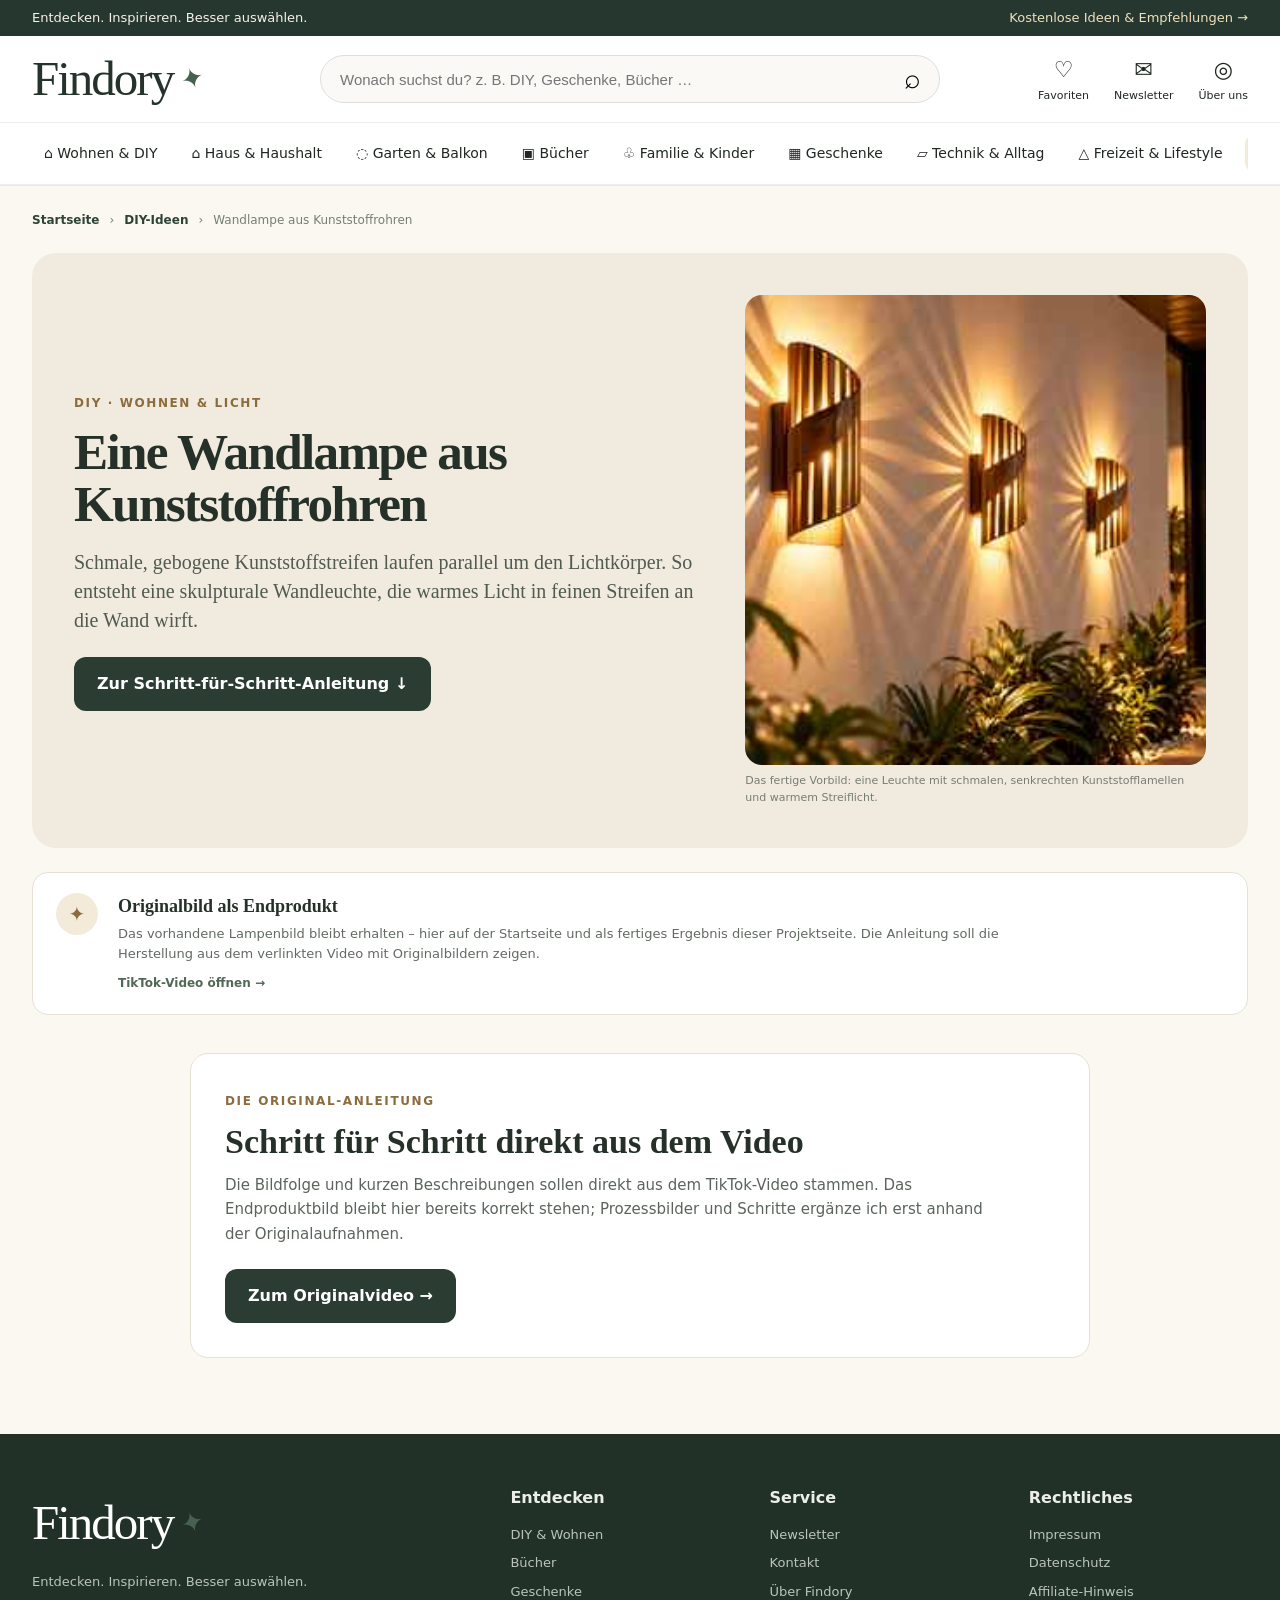
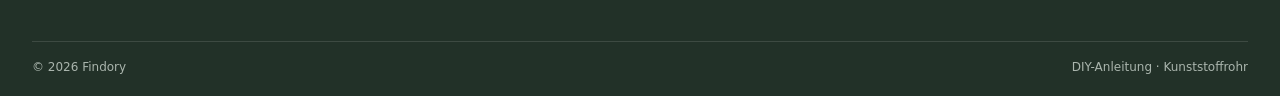
==== commit 2832b827: "Remove unverified tutorial time estimates" ====
--- a/diy-lampe-aus-kunststoffrohren.html
+++ b/diy-lampe-aus-kunststoffrohren.html
@@ -27,7 +27,6 @@
           <span class="eyebrow dark">DIY · WOHNEN & LICHT</span>
           <h1>Eine Wandlampe aus Kunststoffrohren</h1>
           <p class="article-deck">Schmale, gebogene Kunststoffstreifen laufen parallel um den Lichtkörper. So entsteht eine skulpturale Wandleuchte, die warmes Licht in feinen Streifen an die Wand wirft.</p>
-          <div class="article-meta"><span>⏱ ca. 2–3 Stunden plus Trocknungszeit</span><span>✦ mittlerer Aufwand</span><span>♧ für 1 Wandlicht</span></div>
           <a class="btn dark" href="#anleitung">Zur Schritt-für-Schritt-Anleitung ↓</a>
         </div>
         <figure class="article-hero-image"><img src="images/diy-wandleuchten-web.jpg" alt="Die fertige Wandleuchte mit mehreren senkrechten Lamellen und warmen Lichtstreifen"><figcaption>Das fertige Vorbild: eine Leuchte mit schmalen, senkrechten Kunststofflamellen und warmem Streiflicht.</figcaption></figure>
@@ -38,7 +37,7 @@
       <section class="video-guide-pending" id="anleitung">
         <span class="eyebrow dark">DIE ORIGINAL-ANLEITUNG</span>
         <h2>Schritt für Schritt direkt aus dem Video</h2>
-        <p>Hier sollen die Originalbilder der einzelnen Arbeitsschritte erscheinen – mit kurzer Beschreibung und dem tatsächlichen Ablauf aus dem TikTok. Ich lasse die Bauschritte und Prozessbilder vorerst offen, statt eine andere Lampe oder einen geratenen Herstellungsweg zu zeigen.</p>
+        <p>Die Bildfolge und kurzen Beschreibungen sollen direkt aus dem TikTok-Video stammen. Das Endproduktbild bleibt hier bereits korrekt stehen; Prozessbilder und Schritte ergänze ich erst anhand der Originalaufnahmen.</p>
         <a class="btn dark" href="https://www.tiktok.com/@daily.diy.crafts/video/7682196260492791062" target="_blank" rel="noopener noreferrer">Zum Originalvideo →</a>
       </section>
     </div>
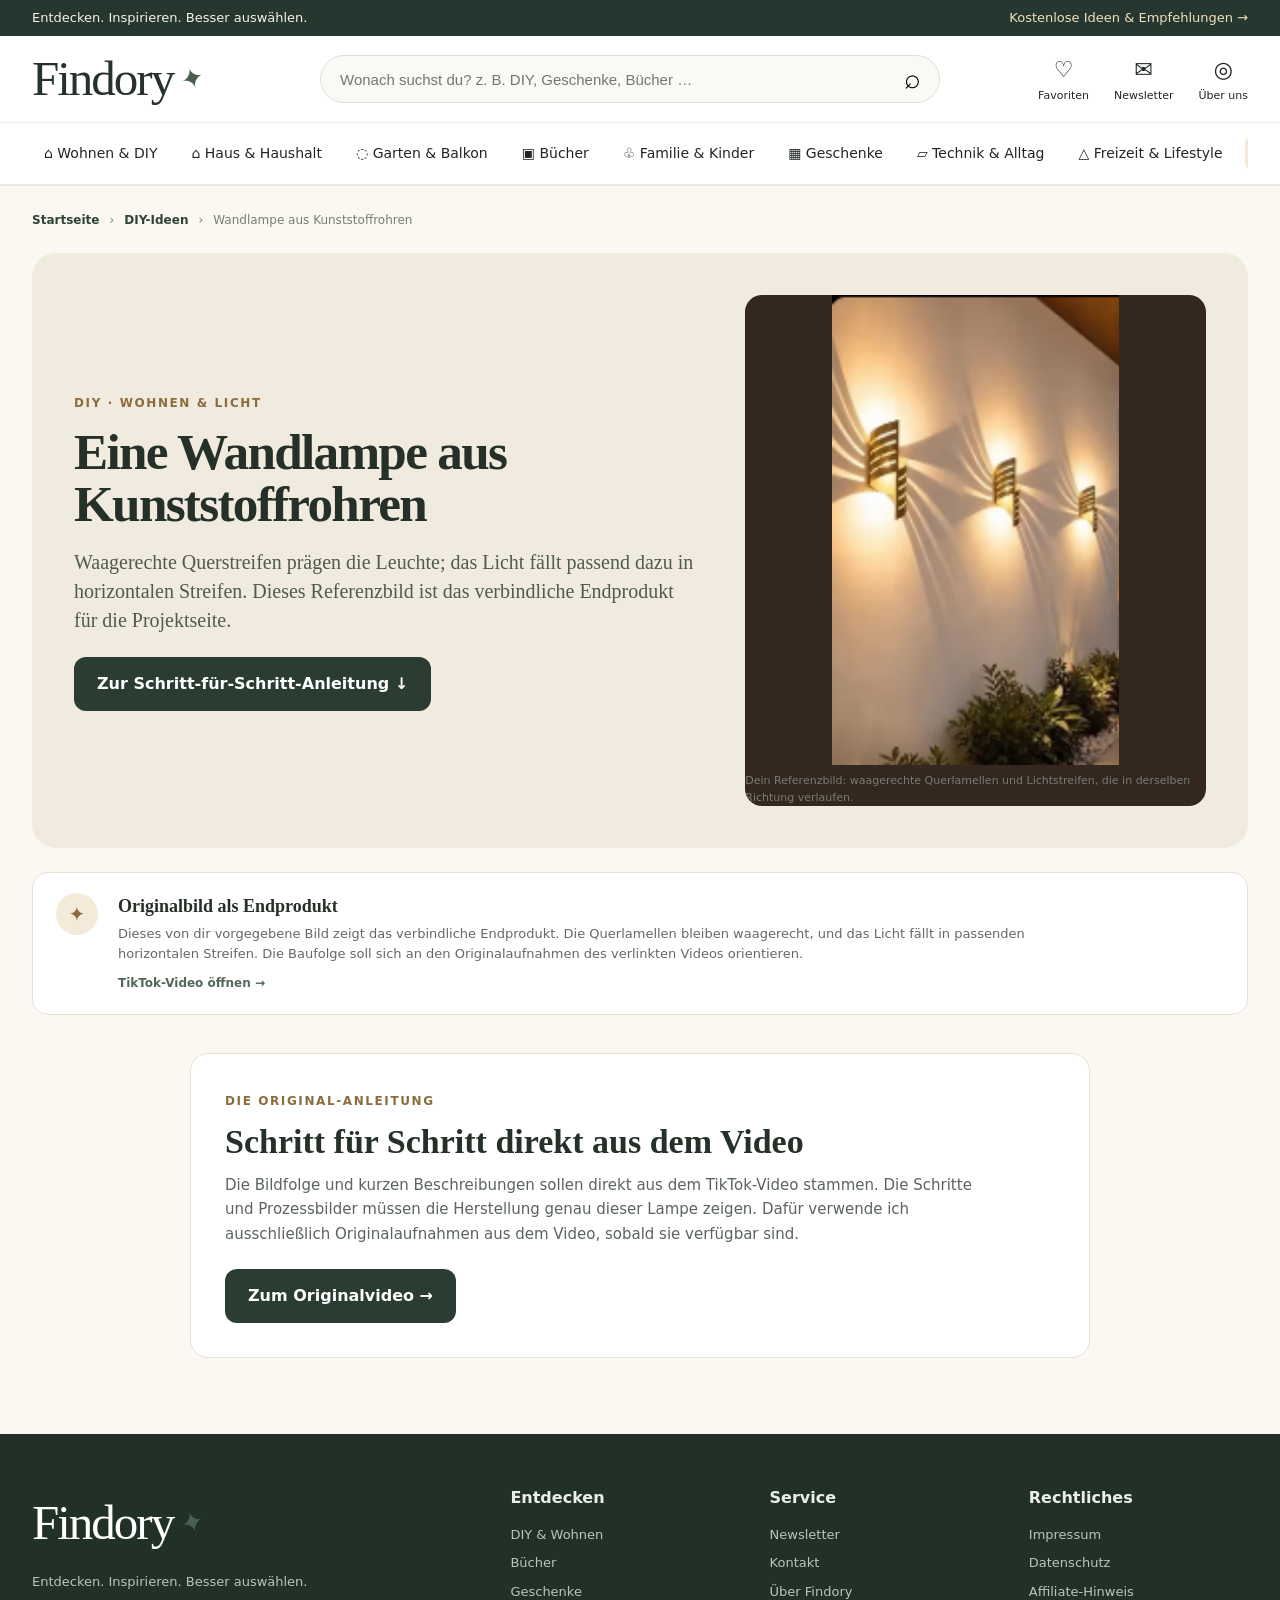
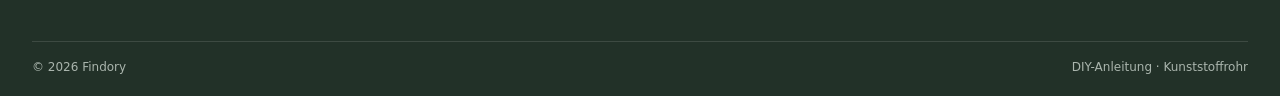
==== commit b96cdc39: "Use the exact horizontal-slat lamp reference" ====
--- a/diy-lampe-aus-kunststoffrohren.html
+++ b/diy-lampe-aus-kunststoffrohren.html
@@ -5,7 +5,7 @@
   <meta name="viewport" content="width=device-width,initial-scale=1" />
   <title>Wandlampe aus Kunststoffrohren selber machen | Findory</title>
   <meta name="description" content="Schritt für Schritt zur skulpturalen DIY-Wandlampe aus Kunststoffrohr-Segmenten – inspiriert von einem kurzen DIY-Video." />
-  <link rel="stylesheet" href="styles.css?v=lamp-2" />
+  <link rel="stylesheet" href="styles.css?v=lamp-3" />
 </head>
 <body>
   <div class="topbar"><div class="wrap topbar-inner"><span>Entdecken. Inspirieren. Besser auswählen.</span><a href="index.html#newsletter">Kostenlose Ideen & Empfehlungen →</a></div></div>
@@ -26,18 +26,18 @@
         <div class="article-hero-copy">
           <span class="eyebrow dark">DIY · WOHNEN & LICHT</span>
           <h1>Eine Wandlampe aus Kunststoffrohren</h1>
-          <p class="article-deck">Schmale, gebogene Kunststoffstreifen laufen parallel um den Lichtkörper. So entsteht eine skulpturale Wandleuchte, die warmes Licht in feinen Streifen an die Wand wirft.</p>
+          <p class="article-deck">Waagerechte Querstreifen prägen die Leuchte; das Licht fällt passend dazu in horizontalen Streifen. Dieses Referenzbild ist das verbindliche Endprodukt für die Projektseite.</p>
           <a class="btn dark" href="#anleitung">Zur Schritt-für-Schritt-Anleitung ↓</a>
         </div>
-        <figure class="article-hero-image"><img src="images/diy-wandleuchten-web.jpg" alt="Die fertige Wandleuchte mit mehreren senkrechten Lamellen und warmen Lichtstreifen"><figcaption>Das fertige Vorbild: eine Leuchte mit schmalen, senkrechten Kunststofflamellen und warmem Streiflicht.</figcaption></figure>
+        <figure class="article-hero-image"><img src="images/lampe-kunststoffrohr-referenz.png" alt="Das Referenzbild der fertigen Wandlampe mit waagerechten Querlamellen und horizontalem Streiflicht"><figcaption>Dein Referenzbild: waagerechte Querlamellen und Lichtstreifen, die in derselben Richtung verlaufen.</figcaption></figure>
       </section>
 
-      <aside class="source-note"><span class="source-mark">✦</span><div><b>Originalbild als Endprodukt</b><p>Das vorhandene Lampenbild bleibt erhalten – hier auf der Startseite und als fertiges Ergebnis dieser Projektseite. Die Anleitung soll die Herstellung aus dem verlinkten Video mit Originalbildern zeigen.</p><a href="https://www.tiktok.com/@daily.diy.crafts/video/7682196260492791062" target="_blank" rel="noopener noreferrer">TikTok-Video öffnen →</a></div></aside>
+      <aside class="source-note"><span class="source-mark">✦</span><div><b>Originalbild als Endprodukt</b><p>Dieses von dir vorgegebene Bild zeigt das verbindliche Endprodukt. Die Querlamellen bleiben waagerecht, und das Licht fällt in passenden horizontalen Streifen. Die Baufolge soll sich an den Originalaufnahmen des verlinkten Videos orientieren.</p><a href="https://www.tiktok.com/@daily.diy.crafts/video/7682196260492791062" target="_blank" rel="noopener noreferrer">TikTok-Video öffnen →</a></div></aside>
 
       <section class="video-guide-pending" id="anleitung">
         <span class="eyebrow dark">DIE ORIGINAL-ANLEITUNG</span>
         <h2>Schritt für Schritt direkt aus dem Video</h2>
-        <p>Die Bildfolge und kurzen Beschreibungen sollen direkt aus dem TikTok-Video stammen. Das Endproduktbild bleibt hier bereits korrekt stehen; Prozessbilder und Schritte ergänze ich erst anhand der Originalaufnahmen.</p>
+        <p>Die Bildfolge und kurzen Beschreibungen sollen direkt aus dem TikTok-Video stammen. Die Schritte und Prozessbilder müssen die Herstellung genau dieser Lampe zeigen. Dafür verwende ich ausschließlich Originalaufnahmen aus dem Video, sobald sie verfügbar sind.</p>
         <a class="btn dark" href="https://www.tiktok.com/@daily.diy.crafts/video/7682196260492791062" target="_blank" rel="noopener noreferrer">Zum Originalvideo →</a>
       </section>
     </div>
--- a/styles.css
+++ b/styles.css
@@ -23,3 +23,8 @@
 @media(max-width:760px){.lamp-tutorial{padding:18px 0 48px}.article-hero{grid-template-columns:1fr;padding:23px;gap:20px}.article-hero h1{font-size:45px}.article-deck{font-size:18px}.article-hero-image img{height:420px}.tutorial-layout{grid-template-columns:1fr}.tutorial-aside{position:static;grid-row:1}.materials-box,.finish-box{padding:22px}.materials-list{grid-template-columns:1fr}.steps-section{padding:42px 0}.build-step{grid-template-columns:34px 1fr;gap:0 12px;padding:23px 0}.step-number{font-size:20px}.step-copy h3{font-size:21px}.step-image{margin-top:9px}.step-image img{max-height:520px}}
 @media(max-width:480px){.breadcrumbs{font-size:10px;gap:6px;flex-wrap:wrap}.article-hero h1{font-size:39px}.article-hero-image img{height:360px}.article-meta span{font-size:10px}.source-note{grid-template-columns:34px 1fr;padding:16px;gap:12px}.source-mark{width:34px;height:34px}}
 .video-guide-pending{background:#fff;border:1px solid var(--line);border-radius:18px;padding:34px;max-width:900px;margin:0 auto}.video-guide-pending h2{font-family:Georgia,serif;font-size:34px;line-height:1.08;color:var(--ink);margin:0 0 12px}.video-guide-pending p{max-width:760px;color:#5b645c;font-size:15px;line-height:1.65;margin:0 0 22px}@media(max-width:760px){.video-guide-pending{padding:23px}.video-guide-pending h2{font-size:29px}}
+/* Preserve the complete user-provided reference image and its horizontal light pattern. */
+.mini-card img[src*="lampe-kunststoffrohr-referenz"],
+.image-wrap img[src*="lampe-kunststoffrohr-referenz"] { object-fit:contain; background:#33271f; }
+.article-hero-image { background:#33271f; border-radius:17px; overflow:hidden; }
+.article-hero-image img { width:100%; object-fit:contain; object-position:center; }
